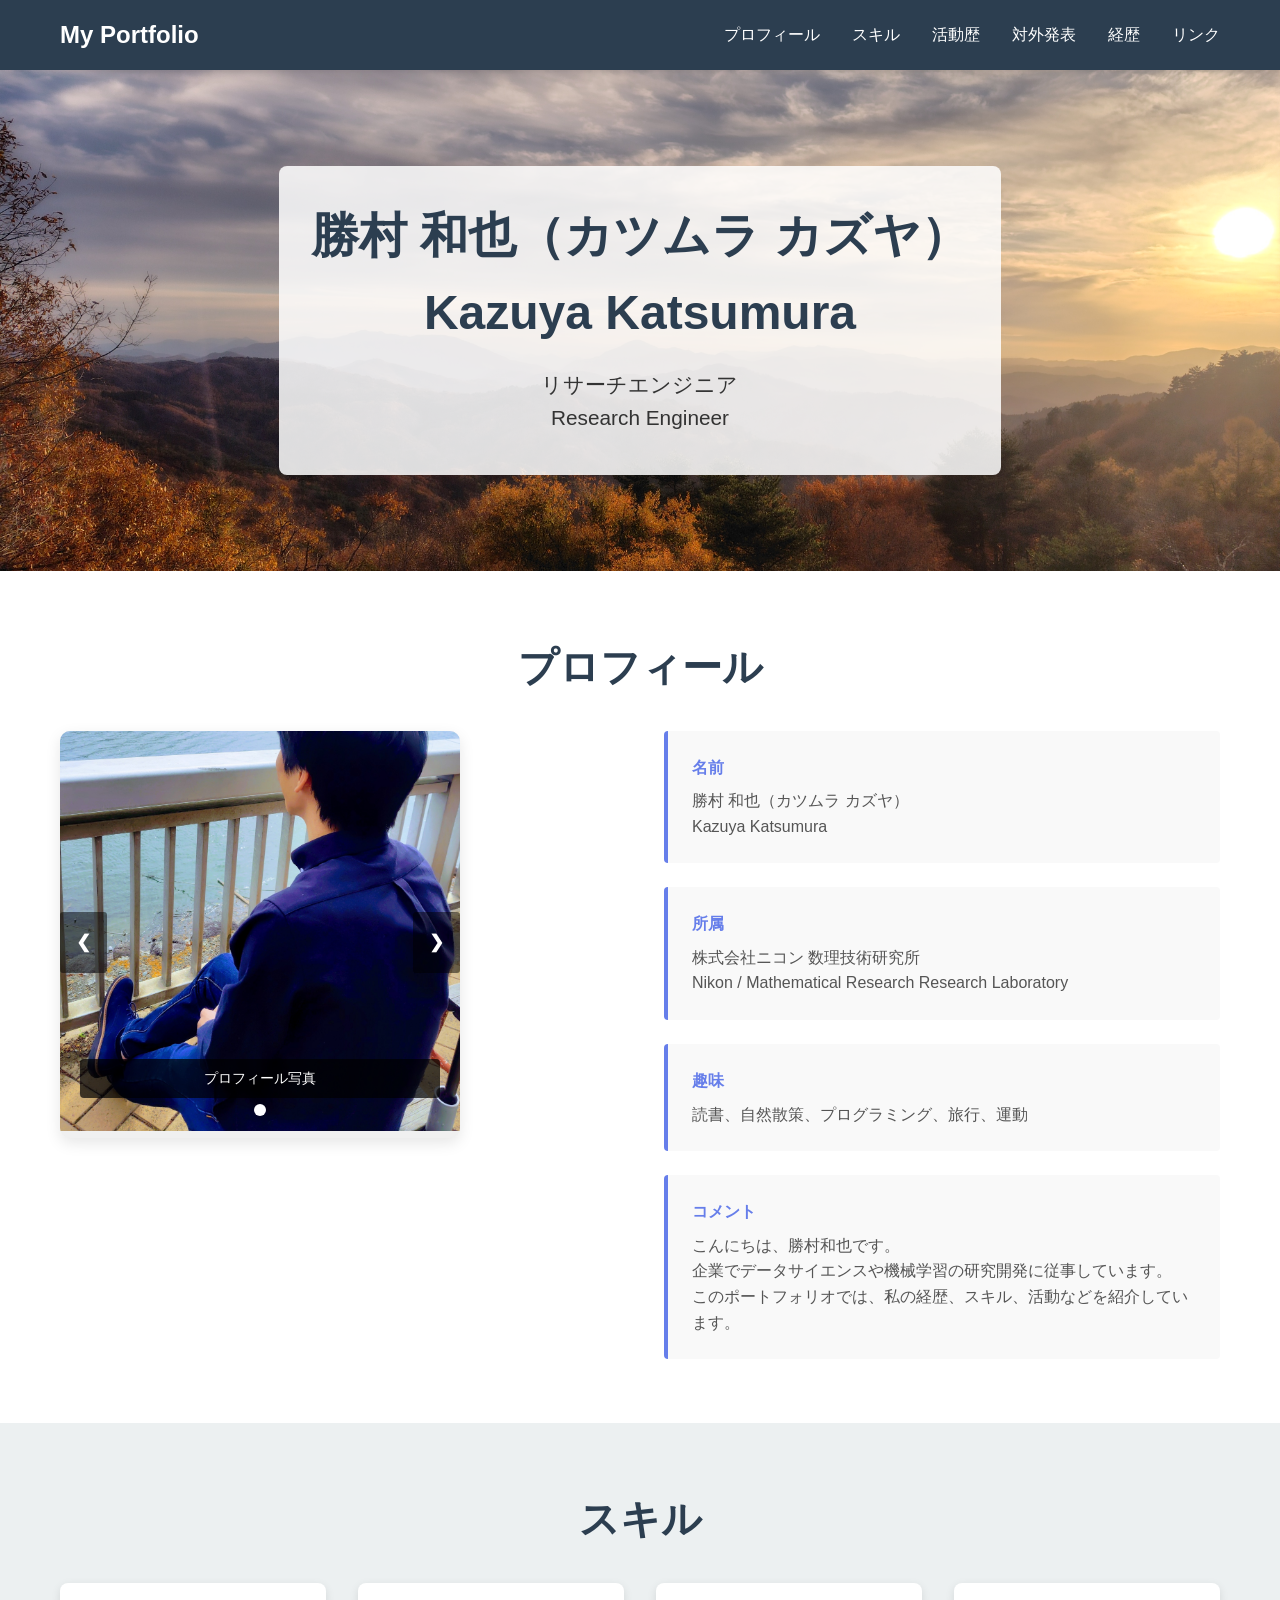
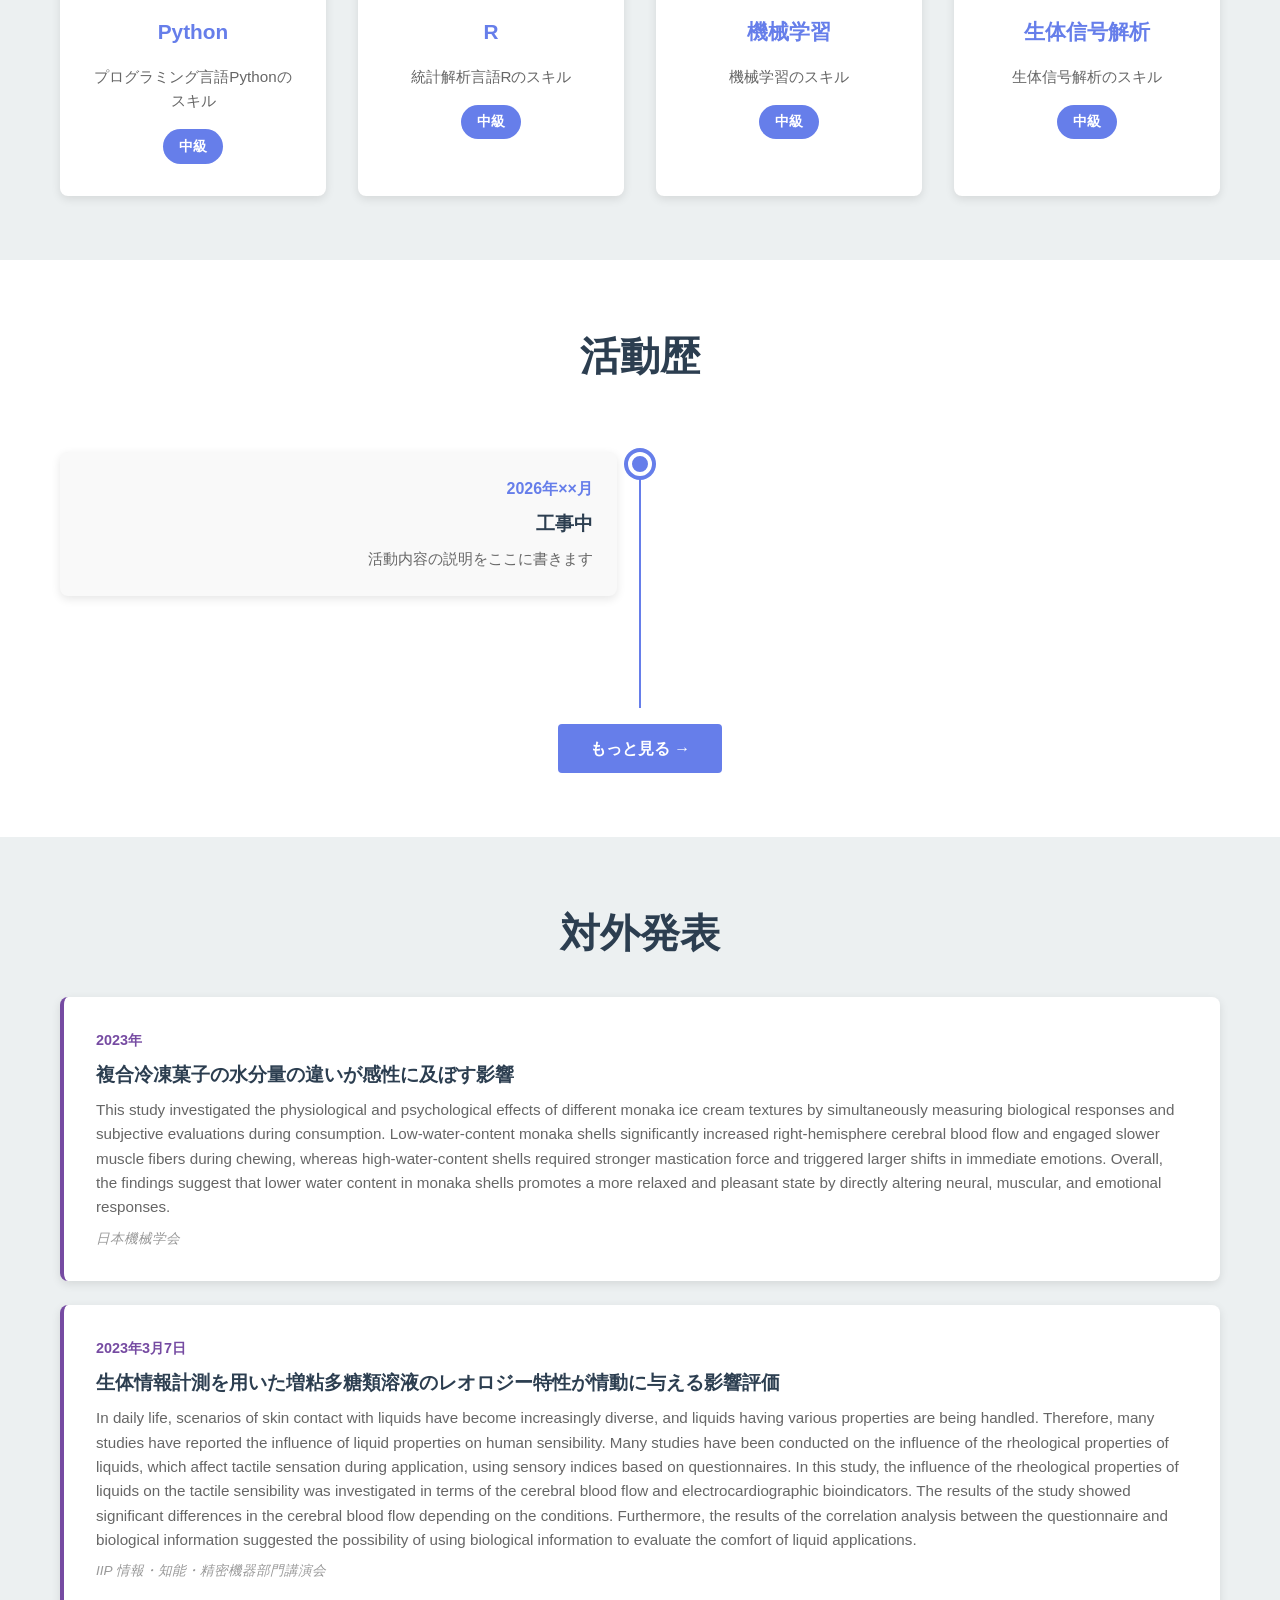
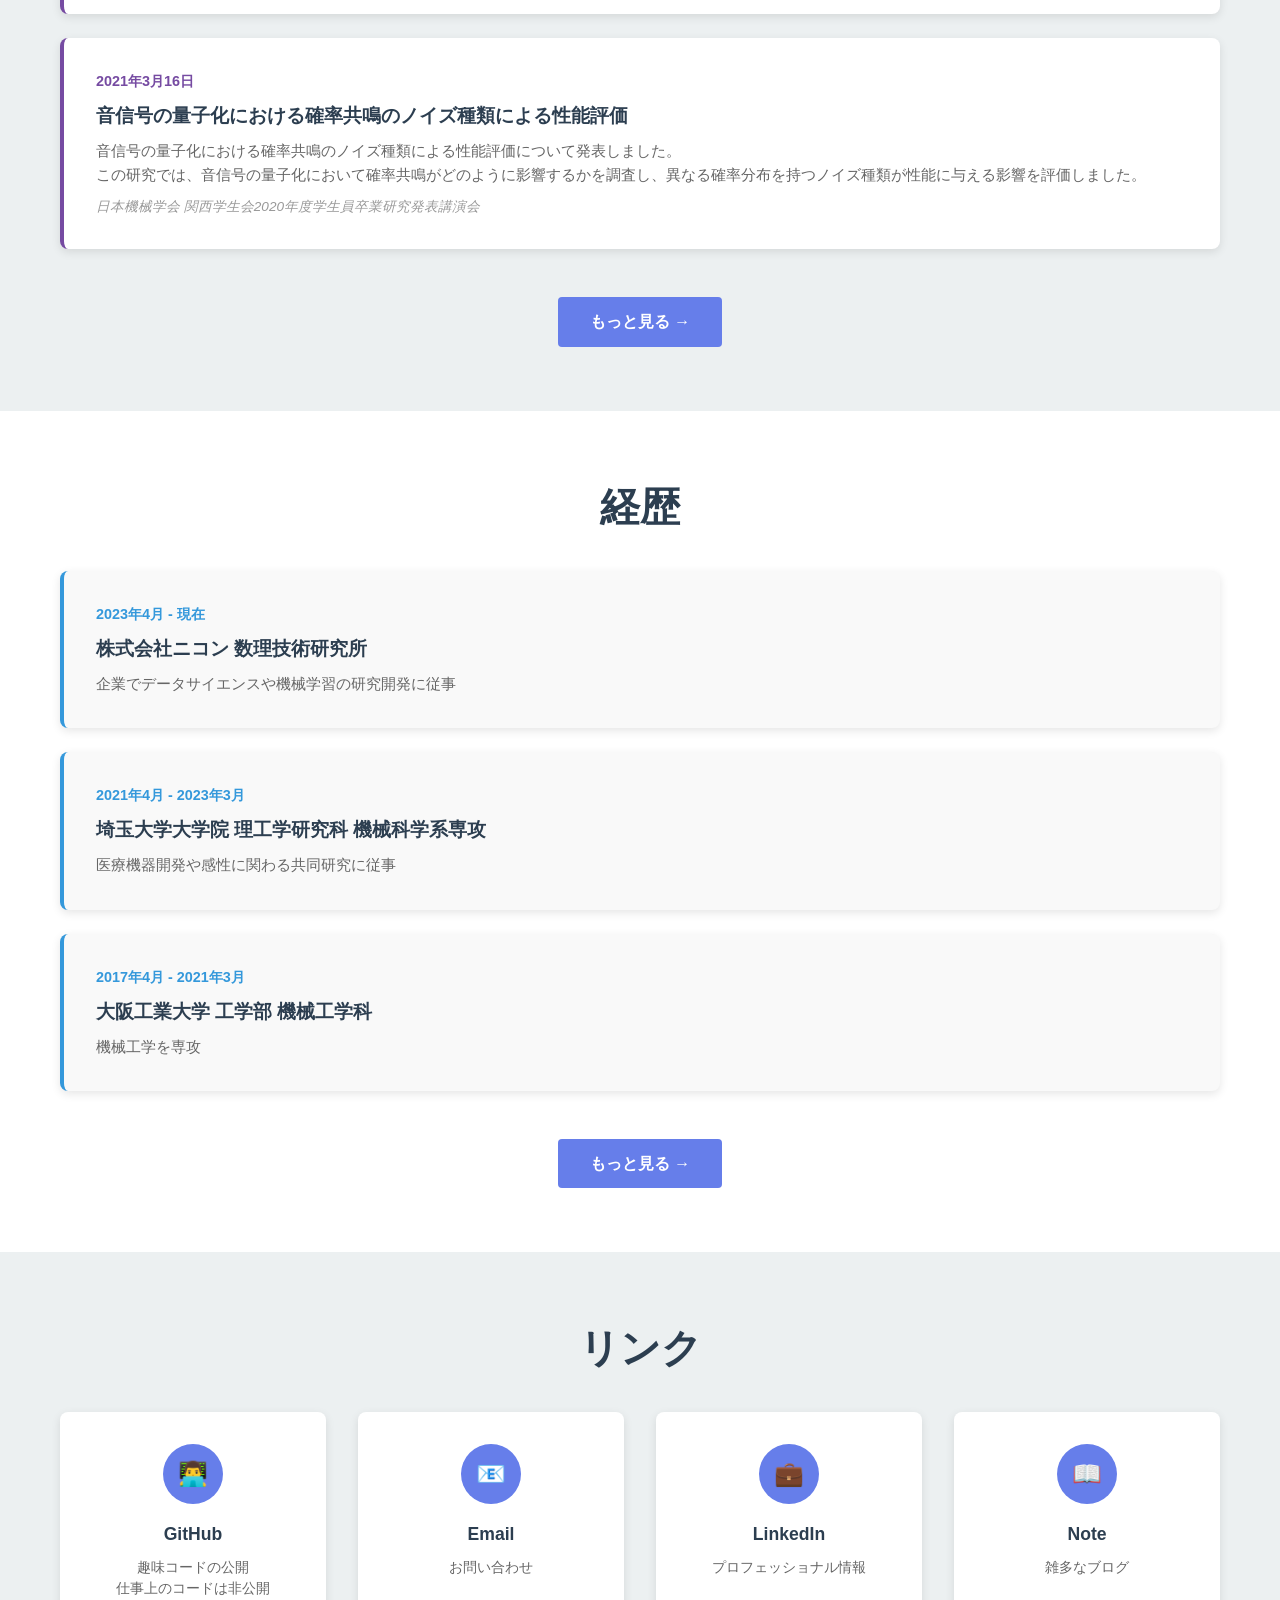
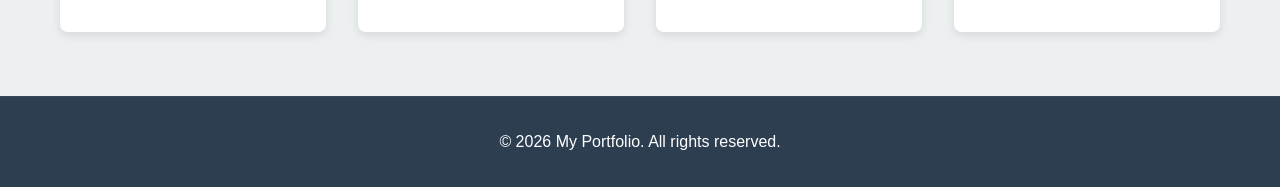
==== index.html @ 2939f9be "[ADD] Make base pages" ====
<!DOCTYPE html>
<html lang="ja">
<head>
    <meta charset="UTF-8">
    <meta name="viewport" content="width=device-width, initial-scale=1.0">
    <title>自己紹介</title>
    <link rel="stylesheet" href="style/style.css">
</head>
<body>
    <!-- ナビゲーションバー -->
    <nav class="navbar">
        <div class="container">
            <h1 class="logo" id="siteName">My Portfolio</h1>
            <ul class="nav-links">
                <li><a href="#about">プロフィール</a></li>
                <li><a href="#skills">スキル</a></li>
                <li><a href="#activities">活動歴</a></li>
                <li><a href="#presentations">対外発表</a></li>
                <li><a href="#experience">経歴</a></li>
                <li><a href="#links">リンク</a></li>
            </ul>
        </div>
    </nav>

    <!-- ヘッダーセクション -->
    <header class="hero">
        <div class="container">
            <div class="hero-content">
                <h2 id="mainTitle">ようこそ</h2>
                <p id="mainSubtitle">あなたの名前または職業</p>
            </div>
        </div>
    </header>

    <!-- プロフィールセクション -->
    <section id="about" class="about">
        <div class="container">
            <h2>プロフィール</h2>
            <div class="profile-content">
                <!-- スライドショー -->
                <div class="slideshow-container" id="slideshowContainer">
                    <!-- JSONから動的に生成されます -->
                    <a class="prev" onclick="changeSlide(-1)">&#10094;</a>
                    <a class="next" onclick="changeSlide(1)">&#10095;</a>
                    <div class="dots" id="dotsContainer">
                        <!-- JSONから動的に生成されます -->
                    </div>
                </div>

                <!-- プロフィール情報 -->
                <div class="profile-info">
                    <div class="profile-item">
                        <h3>名前</h3>
                        <p id="profileName">山田太郎</p>
                    </div>
                    <div class="profile-item">
                        <h3>所属</h3>
                        <p id="profileAffiliation">◯◯大学 情報学部</p>
                    </div>
                    <div class="profile-item">
                        <h3>趣味</h3>
                        <p id="profileHobbies">プログラミング、読書、ハイキング</p>
                    </div>
                    <div class="profile-item full-width">
                        <h3>コメント</h3>
                        <p id="profileComment">
                            これは自己紹介ページのテンプレートです。
                            datas/profile.jsonを編集して情報を更新できます。
                        </p>
                    </div>
                </div>
            </div>
        </div>
    </section>

    <!-- スキルセクション -->
    <section id="skills" class="skills">
        <div class="container">
            <h2>スキル</h2>
            <div class="skills-grid" id="skillsContainer">
                <!-- JSONから動的に生成されます -->
            </div>
        </div>
    </section>

    <!-- 活動歴セクション -->
    <section id="activities" class="activities">
        <div class="container">
            <h2>活動歴</h2>
            <div class="timeline" id="activitiesContainer">
                <!-- JSONから動的に生成されます -->
            </div>
            <div class="more-button-container">
                <a href="activities-detail.html" class="more-button">もっと見る →</a>
            </div>
        </div>
    </section>

    <!-- 対外発表セクション -->
    <section id="presentations" class="presentations">
        <div class="container">
            <h2>対外発表</h2>
            <div class="presentations-list" id="presentationsContainer">
                <!-- JSONから動的に生成されます -->
            </div>
            <div class="more-button-container">
                <a href="presentations-detail.html" class="more-button">もっと見る →</a>
            </div>
        </div>
    </section>

    <!-- 経歴セクション -->
    <section id="experience" class="experience">
        <div class="container">
            <h2>経歴</h2>
            <div class="experience-list" id="experienceContainer">
                <!-- JSONから動的に生成されます -->
            </div>
            <div class="more-button-container">
                <a href="experience-detail.html" class="more-button">もっと見る →</a>
            </div>
        </div>
    </section>

    <!-- リンクセクション -->
    <section id="links" class="links">
        <div class="container">
            <h2>リンク</h2>
            <div class="links-grid" id="linksContainer">
                <!-- JSONから動的に生成されます -->
            </div>
        </div>
    </section>

    <!-- フッター -->
    <footer class="footer">
        <div class="container">
            <p id="footerText">&copy; 2024 My Portfolio. All rights reserved.</p>
        </div>
    </footer>

    <!-- スキル詳細モーダル -->
    <div id="skillModal" class="modal">
        <div class="modal-content">
            <span class="close" onclick="closeSkillModal()">&times;</span>
            <h2 id="modalSkillName">スキル名</h2>
            <div class="skill-level">
                <span>レベル: </span>
                <span id="modalSkillLevel">上級</span>
            </div>
            <img id="modalSkillImage" class="modal-image" src="" alt="スキルイメージ" style="display: none;">
            <div id="modalSkillDetail">詳しい説明</div>
        </div>
    </div>

    <script src="script.js"></script>
</body>
</html>
---- style/style.css ----
/* リセットとグローバルスタイル */
* {
    margin: 0;
    padding: 0;
    box-sizing: border-box;
}

body {
    font-family: 'Segoe UI', Tahoma, Geneva, Verdana, sans-serif;
    line-height: 1.6;
    color: #333;
    background-color: #f4f4f4;
}

.container {
    max-width: 1200px;
    margin: 0 auto;
    padding: 0 20px;
}

a {
    text-decoration: none;
    color: inherit;
}

/* ナビゲーションバー */
.navbar {
    background-color: #2c3e50;
    color: white;
    padding: 1rem 0;
    position: sticky;
    top: 0;
    z-index: 100;
    box-shadow: 0 2px 5px rgba(0, 0, 0, 0.1);
}

.navbar .container {
    display: flex;
    justify-content: space-between;
    align-items: center;
}

.logo {
    font-size: 1.5rem;
    font-weight: bold;
}

.nav-links {
    display: flex;
    list-style: none;
    gap: 2rem;
}

.nav-links a {
    color: white;
    transition: color 0.3s ease;
}

.nav-links a:hover {
    color: #3498db;
}

/* ヘッダー/ヒーロー */
.hero {
    background: linear-gradient(135deg, #667eea 0%, #764ba2 100%);
    background-size: cover;
    background-position: center;
    color: white;
    padding: 6rem 0;
    text-align: center;
}

.hero-content {
    background-color: rgba(255, 255, 255, 0.85);
    padding: 2rem;
    border-radius: 8px;
    color: #333;
    display: inline-block;
    max-width: 90%;
}

.hero-content h2 {
    font-size: 3rem;
    margin-bottom: 1rem;
    color: #2c3e50;
}

.hero-content p {
    font-size: 1.3rem;
    margin-bottom: 0.5rem;
    color: #333;
}

/* セクション共通スタイル */
section {
    padding: 4rem 0;
}

section h2 {
    font-size: 2.5rem;
    margin-bottom: 2rem;
    text-align: center;
    color: #2c3e50;
}

/* プロフィールセクション */
.about {
    background-color: white;
}

.profile-content {
    display: grid;
    grid-template-columns: 1fr 1fr;
    gap: 3rem;
    align-items: start;
}

/* スライドショー */
.slideshow-container {
    position: relative;
    width: 100%;
    max-width: 400px;
    background-color: #f0f0f0;
    border-radius: 10px;
    overflow: hidden;
    box-shadow: 0 5px 15px rgba(0, 0, 0, 0.1);
}

.slide {
    display: none;
    width: 100%;
}

.slide img {
    width: 100%;
    height: auto;
    aspect-ratio: 1;
    object-fit: cover;
}

.slide.fade {
    display: block;
    animation: fade 1s ease-in-out;
}

@keyframes fade {
    from { opacity: 0.4; }
    to { opacity: 1; }
}

.prev, .next {
    cursor: pointer;
    position: absolute;
    top: 50%;
    width: auto;
    margin-top: -22px;
    padding: 16px;
    color: white;
    background-color: rgba(0, 0, 0, 0.5);
    font-weight: bold;
    font-size: 18px;
    transition: 0.3s ease;
    border-radius: 3px;
    user-select: none;
}

.next {
    right: 0;
}

.prev {
    left: 0;
}

.prev:hover, .next:hover {
    background-color: rgba(0, 0, 0, 0.8);
}

.dots {
    position: absolute;
    bottom: 15px;
    width: 100%;
    text-align: center;
}

.dot {
    cursor: pointer;
    height: 12px;
    width: 12px;
    margin: 0 5px;
    background-color: rgba(255, 255, 255, 0.5);
    border-radius: 50%;
    display: inline-block;
    transition: background-color 0.3s ease;
}

.dot.active {
    background-color: white;
}

/* スライドキャプション */
.slide-caption {
    position: absolute;
    bottom: 40px;
    left: 50%;
    transform: translateX(-50%);
    color: white;
    background-color: rgba(0, 0, 0, 0.7);
    padding: 0.5rem 1rem;
    border-radius: 4px;
    font-size: 0.9rem;
    width: 90%;
    text-align: center;
}

/* プロフィール情報 */
.profile-info {
    display: flex;
    flex-direction: column;
    gap: 1.5rem;
}

.profile-item {
    background-color: #f9f9f9;
    padding: 1.5rem;
    border-left: 4px solid #667eea;
    border-radius: 4px;
}

.profile-item h3 {
    color: #667eea;
    margin-bottom: 0.5rem;
    font-size: 1rem;
}

.profile-item p {
    color: #555;
    font-size: 1rem;
}

.profile-item.full-width {
    grid-column: 1 / -1;
}

/* スキルセクション */
.skills {
    background-color: #ecf0f1;
}

.skills-grid {
    display: grid;
    grid-template-columns: repeat(auto-fit, minmax(250px, 1fr));
    gap: 2rem;
}

.skill-card {
    background-color: white;
    padding: 2rem;
    border-radius: 8px;
    box-shadow: 0 3px 10px rgba(0, 0, 0, 0.1);
    text-align: center;
    transition: transform 0.3s ease, box-shadow 0.3s ease;
}

.skill-card:hover {
    transform: translateY(-5px);
    box-shadow: 0 5px 20px rgba(0, 0, 0, 0.2);
}

.skill-card h3 {
    color: #667eea;
    margin-bottom: 1rem;
    font-size: 1.3rem;
}

.skill-card p {
    color: #666;
    font-size: 0.95rem;
    margin-bottom: 1rem;
}

.skill-level-badge {
    display: inline-block;
    background-color: #667eea;
    color: white;
    padding: 0.4rem 1rem;
    border-radius: 20px;
    font-size: 0.85rem;
    font-weight: bold;
}

/* 活動歴セクション */
.activities {
    background-color: white;
}

.timeline {
    position: relative;
    padding: 2rem 0;
}

.timeline::before {
    content: '';
    position: absolute;
    left: 50%;
    transform: translateX(-50%);
    width: 2px;
    height: 100%;
    background-color: #667eea;
}

.activity-item {
    margin-bottom: 3rem;
    position: relative;
}

.activity-item:nth-child(odd) {
    text-align: right;
    padding-right: 52%;
}

.activity-item:nth-child(even) {
    text-align: left;
    padding-left: 52%;
}

.activity-item::before {
    content: '';
    position: absolute;
    left: 50%;
    top: 0;
    transform: translateX(-50%);
    width: 16px;
    height: 16px;
    background-color: #667eea;
    border: 4px solid white;
    border-radius: 50%;
    box-shadow: 0 0 0 4px #667eea;
}

.activity-card {
    background-color: #f9f9f9;
    padding: 1.5rem;
    border-radius: 8px;
    box-shadow: 0 3px 10px rgba(0, 0, 0, 0.1);
}

.activity-date {
    color: #667eea;
    font-weight: bold;
    margin-bottom: 0.5rem;
}

.activity-card h3 {
    color: #2c3e50;
    margin-bottom: 0.5rem;
}

.activity-card p {
    color: #666;
    font-size: 0.95rem;
}

/* 対外発表セクション */
.presentations {
    background-color: #ecf0f1;
}

.presentations-list {
    display: flex;
    flex-direction: column;
    gap: 1.5rem;
}

.presentation-item {
    background-color: white;
    padding: 2rem;
    border-radius: 8px;
    box-shadow: 0 3px 10px rgba(0, 0, 0, 0.1);
    border-left: 4px solid #764ba2;
}

.presentation-date {
    color: #764ba2;
    font-weight: bold;
    font-size: 0.9rem;
    margin-bottom: 0.5rem;
}

.presentation-item h3 {
    color: #2c3e50;
    margin-bottom: 0.5rem;
}

.presentation-item p {
    color: #666;
    font-size: 0.95rem;
    margin-bottom: 0.5rem;
}

.presentation-venue {
    color: #999;
    font-size: 0.85rem;
    font-style: italic;
}

/* 経歴セクション */
.experience {
    background-color: white;
}

.experience-list {
    display: flex;
    flex-direction: column;
    gap: 1.5rem;
}

.experience-item {
    background-color: #f9f9f9;
    padding: 2rem;
    border-radius: 8px;
    box-shadow: 0 3px 10px rgba(0, 0, 0, 0.1);
    border-left: 4px solid #3498db;
}

.experience-period {
    color: #3498db;
    font-weight: bold;
    font-size: 0.9rem;
    margin-bottom: 0.5rem;
}

.experience-item h3 {
    color: #2c3e50;
    margin-bottom: 0.5rem;
}

.experience-item p {
    color: #666;
    font-size: 0.95rem;
}

/* リンクセクション */
.links {
    background-color: #ecf0f1;
}

.links-grid {
    display: grid;
    grid-template-columns: repeat(auto-fit, minmax(200px, 1fr));
    gap: 2rem;
}

.link-item {
    background-color: white;
    padding: 2rem;
    border-radius: 8px;
    box-shadow: 0 3px 10px rgba(0, 0, 0, 0.1);
    text-align: center;
    transition: transform 0.3s ease, box-shadow 0.3s ease;
}

.link-item:hover {
    transform: translateY(-5px);
    box-shadow: 0 5px 20px rgba(0, 0, 0, 0.2);
}

.link-item a {
    display: inline-block;
    width: 60px;
    height: 60px;
    background-color: #667eea;
    color: white;
    border-radius: 50%;
    line-height: 60px;
    font-size: 1.5rem;
    margin-bottom: 1rem;
    transition: background-color 0.3s ease;
}

.link-item a:hover {
    background-color: #764ba2;
}

.link-item h3 {
    color: #2c3e50;
    margin-bottom: 0.5rem;
    font-size: 1.1rem;
}

.link-item p {
    color: #666;
    font-size: 0.85rem;
}

/* もっと見るボタン */
.more-button-container {
    text-align: center;
    margin-top: 3rem;
}

.more-button {
    display: inline-block;
    padding: 0.75rem 2rem;
    background-color: #667eea;
    color: white;
    border-radius: 4px;
    font-weight: bold;
    transition: all 0.3s ease;
}

.more-button:hover {
    background-color: #764ba2;
    transform: translateY(-2px);
    box-shadow: 0 5px 15px rgba(102, 126, 234, 0.4);
}

/* 詳細ページスタイル */
.detail-section {
    background-color: #f9f9f9;
    padding: 3rem 0;
    min-height: 100vh;
}

.detail-header {
    display: flex;
    justify-content: space-between;
    align-items: center;
    margin-bottom: 3rem;
    padding-bottom: 2rem;
    border-bottom: 3px solid #667eea;
}

.detail-header h2 {
    font-size: 2.5rem;
    color: #2c3e50;
    margin: 0;
}

.back-link {
    display: inline-block;
    padding: 0.5rem 1.5rem;
    background-color: #667eea;
    color: white;
    border-radius: 4px;
    transition: all 0.3s ease;
}

.back-link:hover {
    background-color: #764ba2;
    transform: translateX(-5px);
}

.detail-list {
    display: flex;
    flex-direction: column;
    gap: 2rem;
}

.detail-item {
    animation: slideIn 0.5s ease-out;
}

@keyframes slideIn {
    from {
        opacity: 0;
        transform: translateY(20px);
    }
    to {
        opacity: 1;
        transform: translateY(0);
    }
}

.detail-card {
    background-color: white;
    padding: 2rem;
    border-radius: 8px;
    box-shadow: 0 3px 10px rgba(0, 0, 0, 0.1);
    display: grid;
    grid-template-columns: auto 1fr;
    gap: 2rem;
    border-left: 4px solid #667eea;
    transition: transform 0.3s ease, box-shadow 0.3s ease;
}

.detail-card:hover {
    transform: translateY(-3px);
    box-shadow: 0 5px 20px rgba(0, 0, 0, 0.15);
}

.detail-number {
    font-size: 2rem;
    font-weight: bold;
    color: #667eea;
    opacity: 0.3;
    align-self: center;
    min-width: 60px;
}

.detail-content {
    display: flex;
    flex-direction: column;
    gap: 0.5rem;
}

.detail-date,
.detail-period {
    color: #667eea;
    font-weight: bold;
    font-size: 0.9rem;
}

.detail-venue {
    color: #999;
    font-size: 0.85rem;
    font-style: italic;
    margin-top: 0.5rem;
}

.detail-content h3 {
    color: #2c3e50;
    margin: 0.5rem 0 0;
    font-size: 1.2rem;
}

.detail-content p {
    color: #666;
    font-size: 0.95rem;
    margin: 0;
    line-height: 1.6;
}

/* レスポンシブデザイン - 詳細ページ */
@media (max-width: 768px) {
    .detail-header {
        flex-direction: column;
        gap: 1rem;
        align-items: flex-start;
    }

    .detail-header h2 {
        font-size: 2rem;
    }

    .detail-card {
        grid-template-columns: 1fr;
        gap: 1rem;
    }

    .detail-number {
        font-size: 1.5rem;
    }
}

/* フッター */
.footer {
    background-color: #2c3e50;
    color: white;
    padding: 2rem 0;
    text-align: center;
    border-top: 1px solid #34495e;
}

/* レスポンシブデザイン */
@media (max-width: 768px) {
    .nav-links {
        gap: 1rem;
        font-size: 0.9rem;
    }

    .hero-content h2 {
        font-size: 2rem;
    }

    .profile-content {
        grid-template-columns: 1fr;
        gap: 2rem;
    }

    section h2 {
        font-size: 2rem;
    }

    .skills-grid {
        grid-template-columns: 1fr;
    }

    .timeline::before {
        left: 0;
    }

    .activity-item {
        text-align: left !important;
        padding-left: 40px !important;
        padding-right: 0 !important;
    }

    .activity-item::before {
        left: 0;
        transform: translateX(-50%);
    }

    .links-grid {
        grid-template-columns: 1fr;
    }
}

/* モーダルウィンドウ */
.modal {
    display: none;
    position: fixed;
    z-index: 1000;
    left: 0;
    top: 0;
    width: 100%;
    height: 100%;
    background-color: rgba(0, 0, 0, 0.5);
    animation: fadeIn 0.3s ease;
}

@keyframes fadeIn {
    from { opacity: 0; }
    to { opacity: 1; }
}

.modal-content {
    background-color: white;
    margin: 5% auto;
    padding: 2rem;
    border-radius: 8px;
    max-width: 600px;
    width: 90%;
    box-shadow: 0 5px 30px rgba(0, 0, 0, 0.3);
    animation: slideDown 0.3s ease;
}

@keyframes slideDown {
    from {
        transform: translateY(-50px);
        opacity: 0;
    }
    to {
        transform: translateY(0);
        opacity: 1;
    }
}

.close {
    color: #aaa;
    float: right;
    font-size: 2rem;
    font-weight: bold;
    cursor: pointer;
    transition: color 0.3s ease;
}

.close:hover {
    color: #000;
}

.modal-content h2 {
    color: #2c3e50;
    margin-bottom: 1rem;
    margin-top: 0;
}

.skill-level {
    background-color: #f0f0f0;
    padding: 1rem;
    border-radius: 4px;
    margin-bottom: 1.5rem;
    font-weight: bold;
    color: #667eea;
}

#modalSkillDetail {
    color: #666;
    font-size: 1rem;
    line-height: 1.8;
}

.modal-image {
    width: 100%;
    max-width: 500px;
    height: auto;
    border-radius: 8px;
    margin: 1.5rem 0;
    box-shadow: 0 3px 10px rgba(0, 0, 0, 0.15);
    display: block;
}
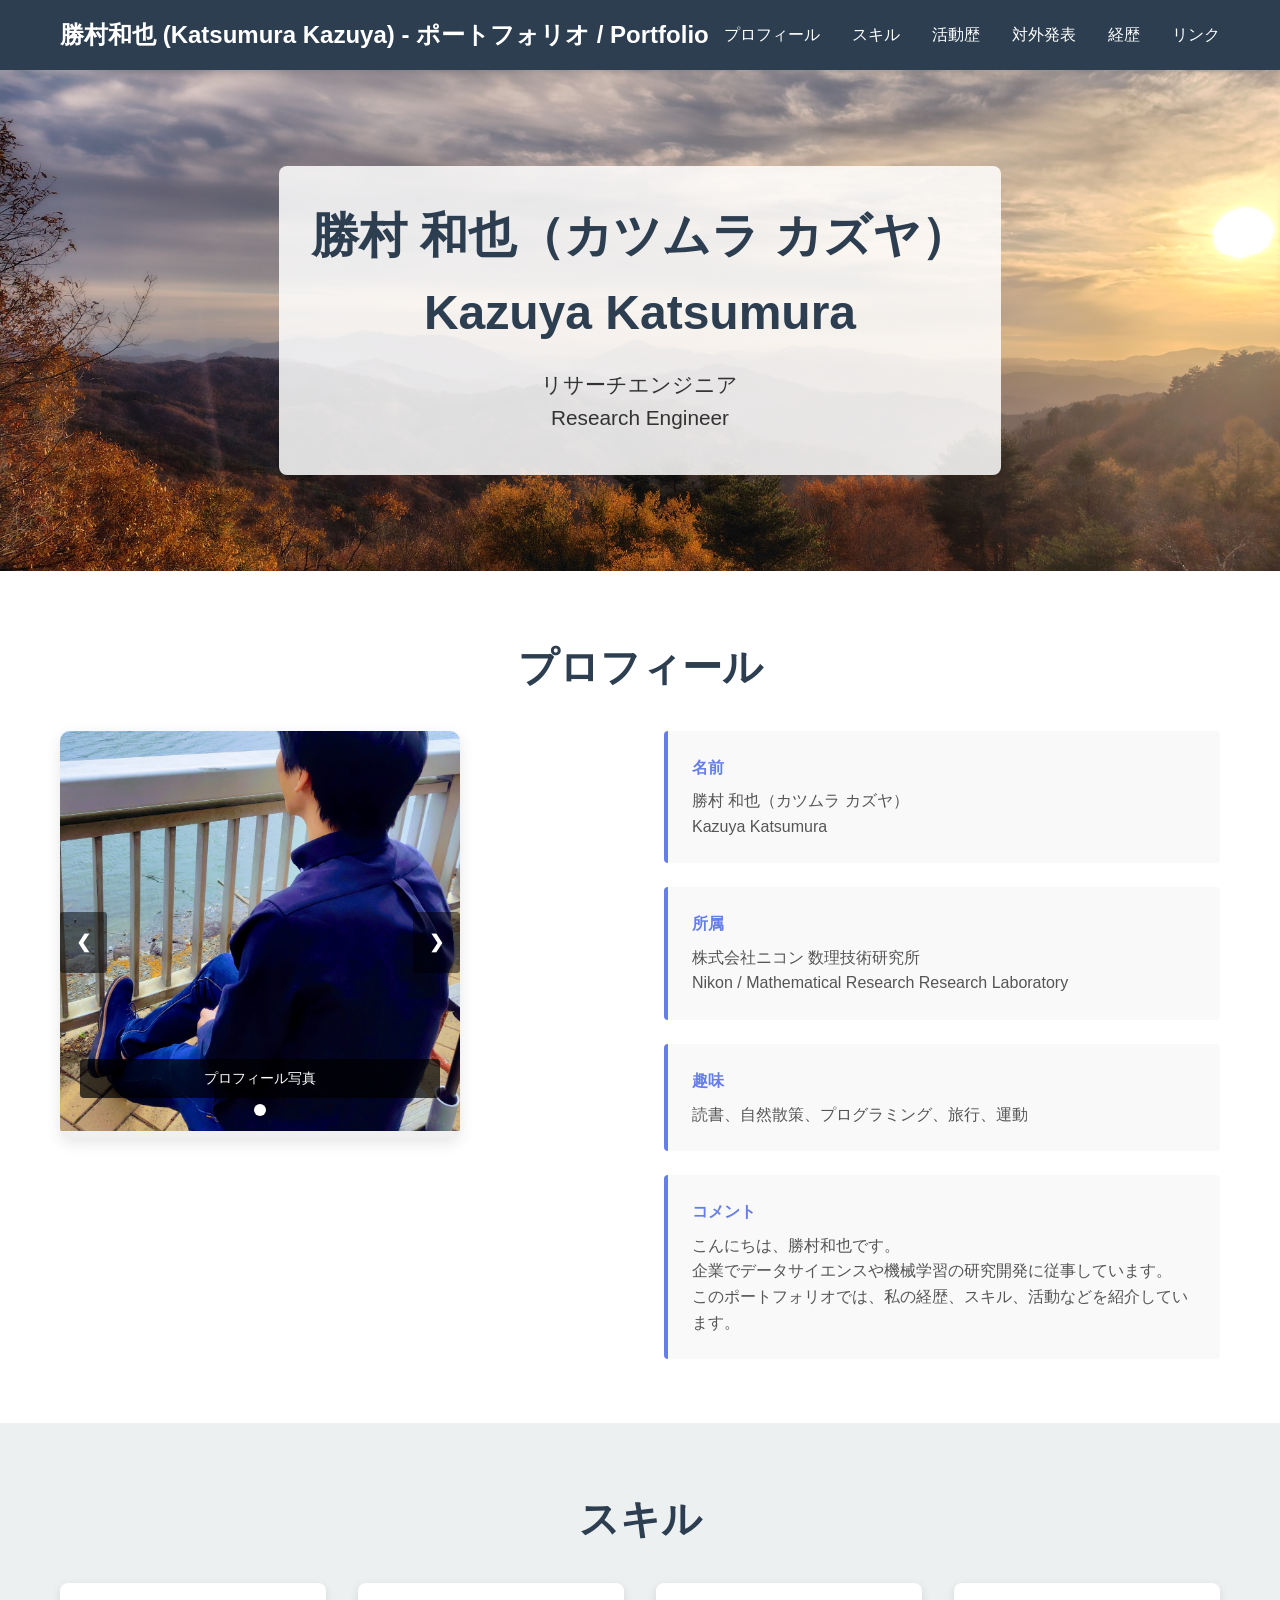
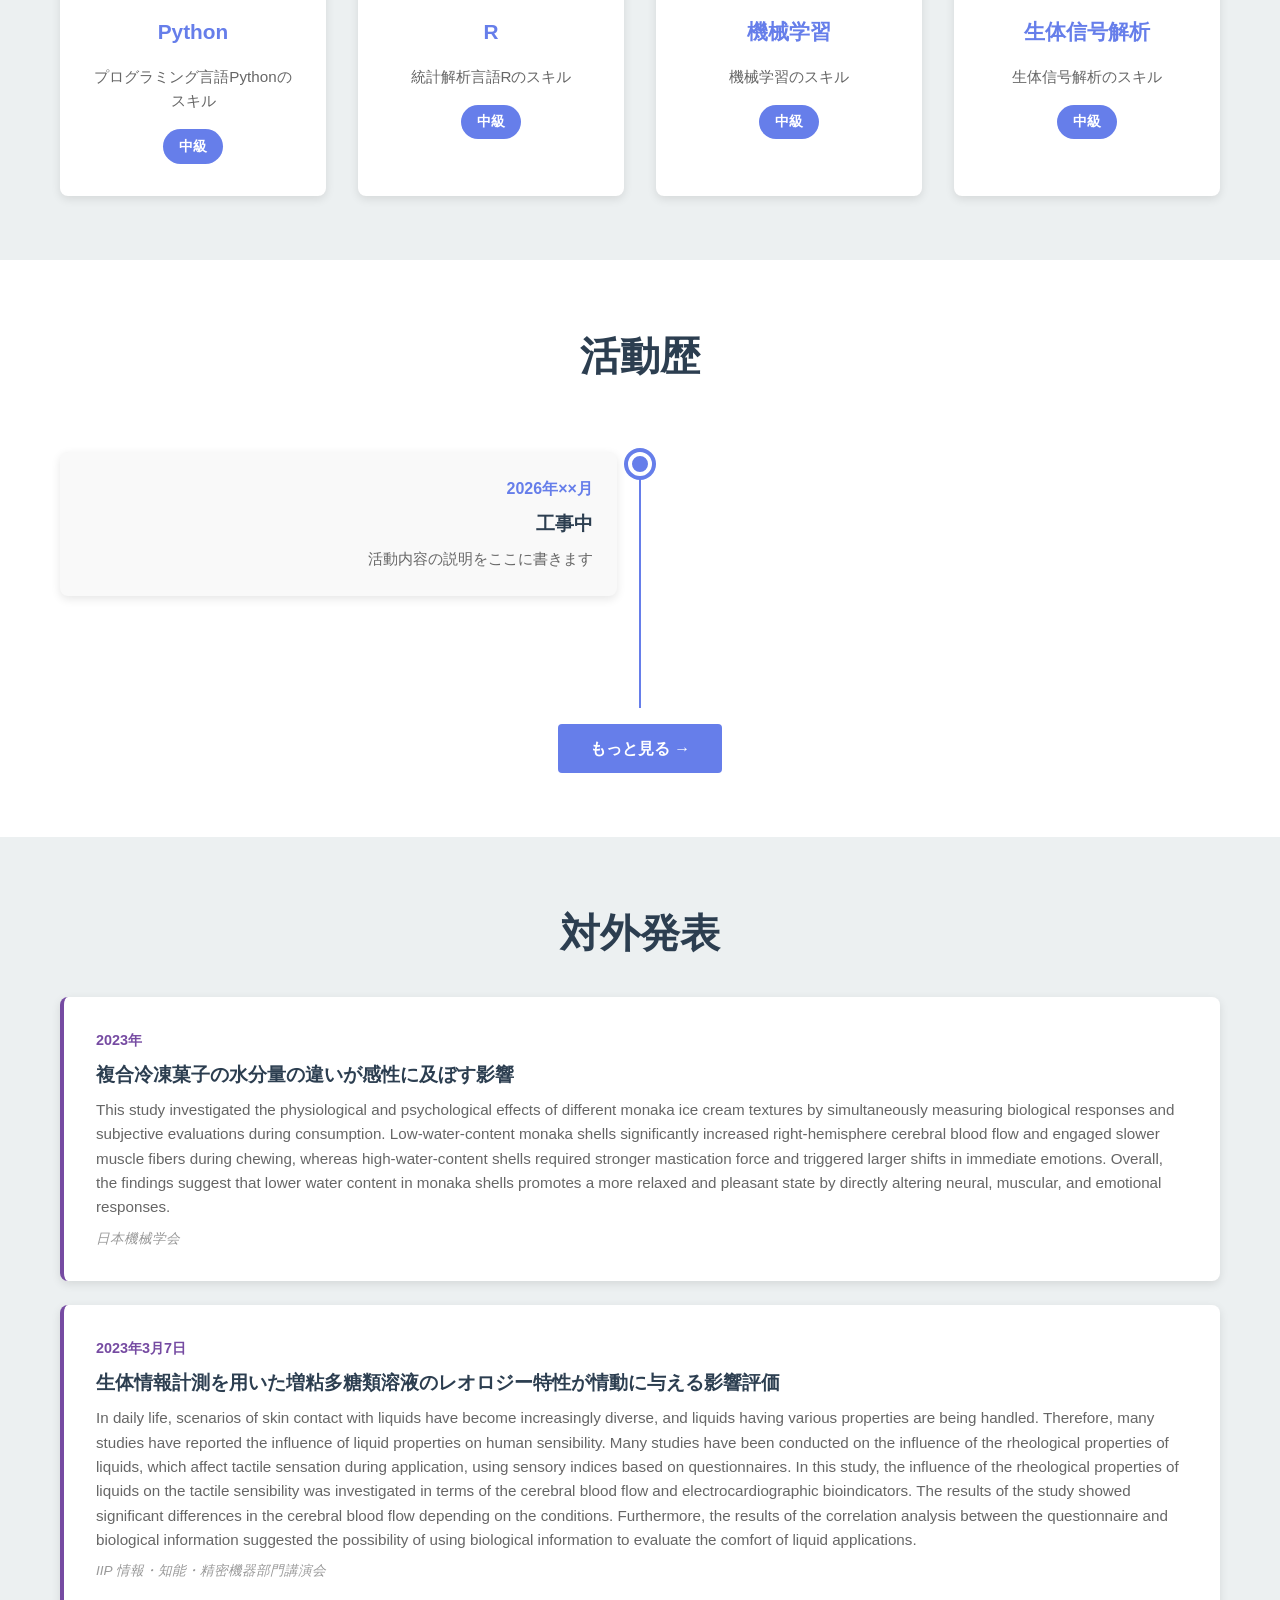
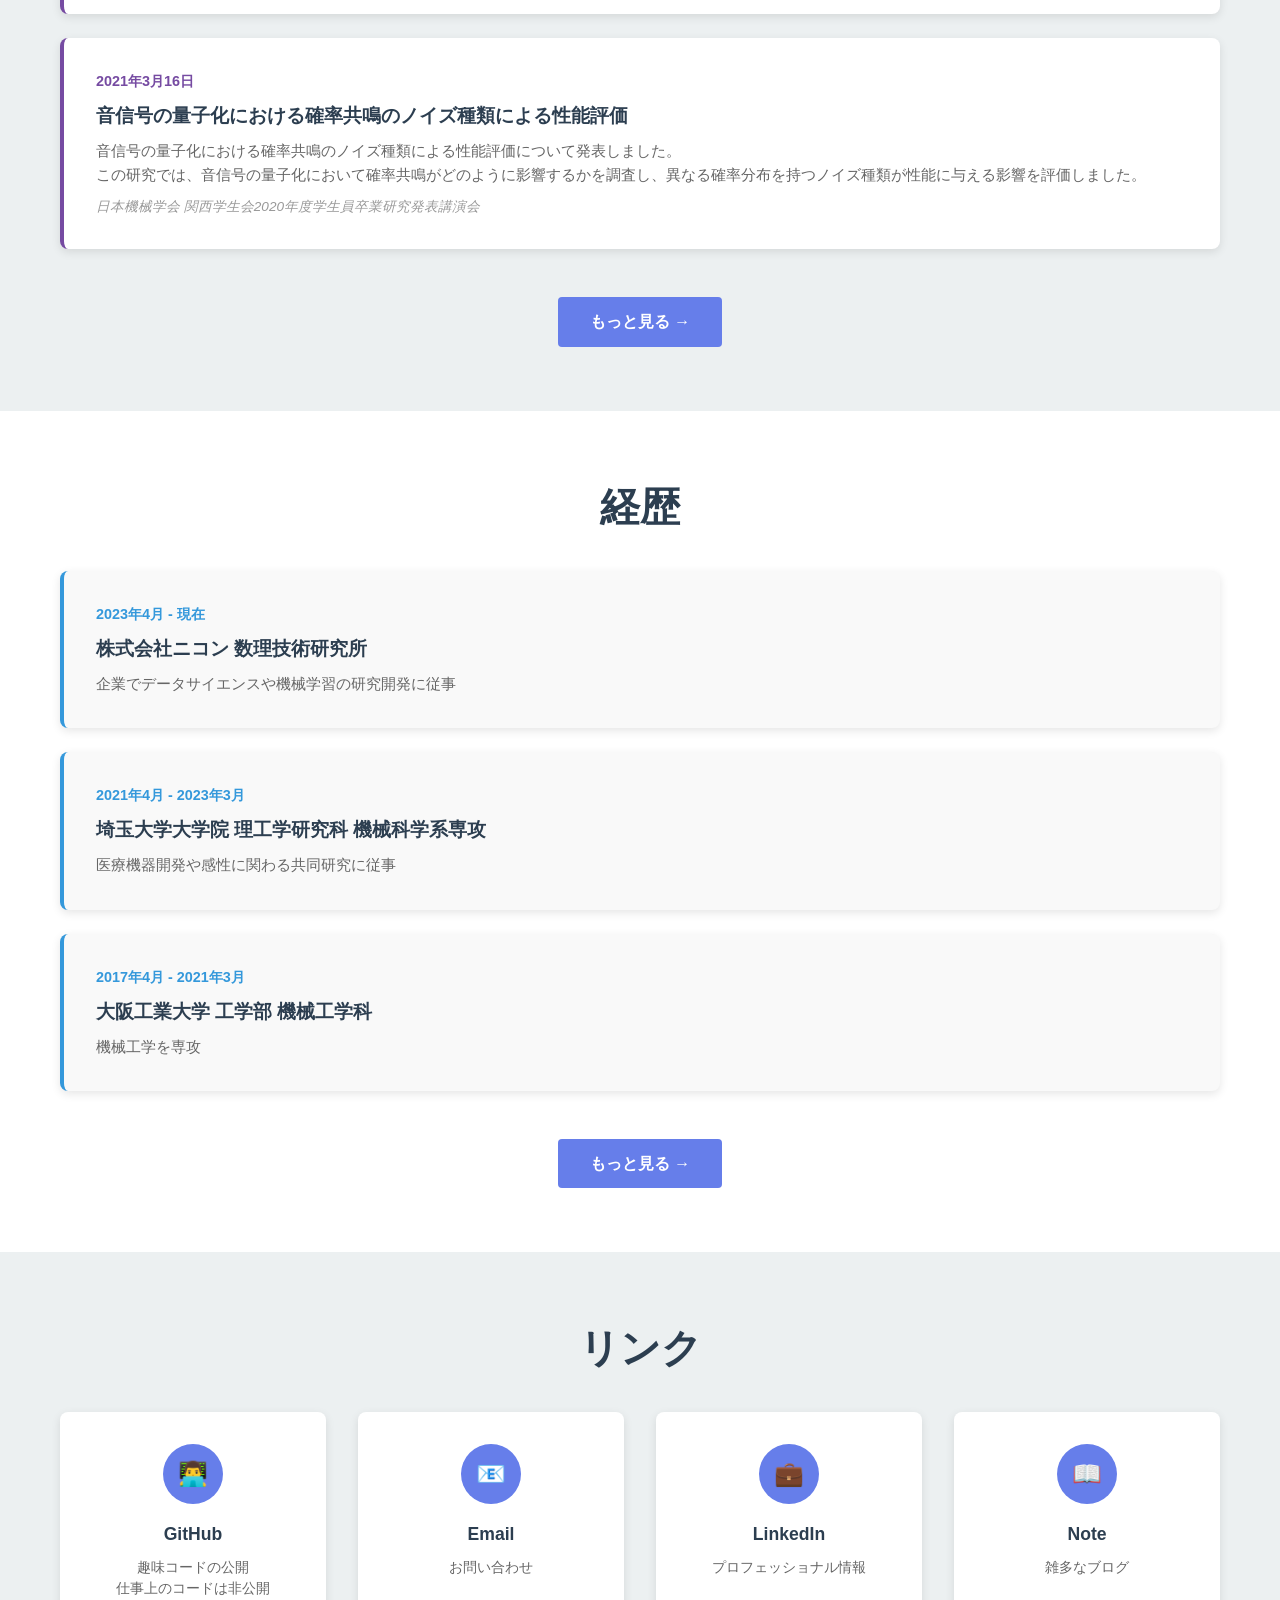
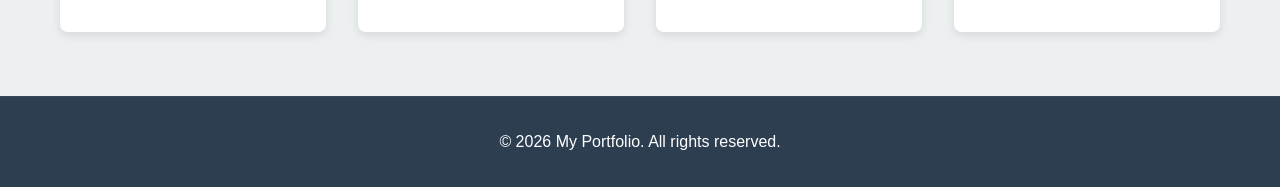
==== commit 64463074: "[ADD] Add google tag for Registration Google Console" ====
--- a/index.html
+++ b/index.html
@@ -3,14 +3,23 @@
 <head>
     <meta charset="UTF-8">
     <meta name="viewport" content="width=device-width, initial-scale=1.0">
-    <title>自己紹介</title>
+    
+    <!-- 1. Google Search Consoleの所有権確認タグ（Googleの画面でコピーしたものをそのまま貼り付けてください） -->
+    <meta name="google-site-verification" content="ここにGoogleで指定されたコードを貼り付け" />
+
+    <!-- 2. 検索用のタイトル（勝村和也 / Katsumura Kazuya を含めます） -->
+    <title>勝村和也 (Katsumura Kazuya) - ポートフォリオ</title>
+    
+    <!-- 3. 検索結果に表示される説明文（追加推奨） -->
+    <meta name="description" content="勝村和也 (Katsumura Kazuya) のポートフォリオサイトです。プロフィール、スキル、活動歴、対外発表、経歴などをまとめています。">
+
     <link rel="stylesheet" href="style/style.css">
 </head>
 <body>
     <!-- ナビゲーションバー -->
     <nav class="navbar">
         <div class="container">
-            <h1 class="logo" id="siteName">My Portfolio</h1>
+            <h1 class="logo" id="siteName">勝村和也 Portfolio</h1>
             <ul class="nav-links">
                 <li><a href="#about">プロフィール</a></li>
                 <li><a href="#skills">スキル</a></li>
@@ -27,7 +36,8 @@
         <div class="container">
             <div class="hero-content">
                 <h2 id="mainTitle">ようこそ</h2>
-                <p id="mainSubtitle">あなたの名前または職業</p>
+                <!-- 4. プレースホルダー（仮テキスト）を実際の氏名に変更 -->
+                <p id="mainSubtitle">勝村 和也 / Katsumura Kazuya</p>
             </div>
         </div>
     </header>
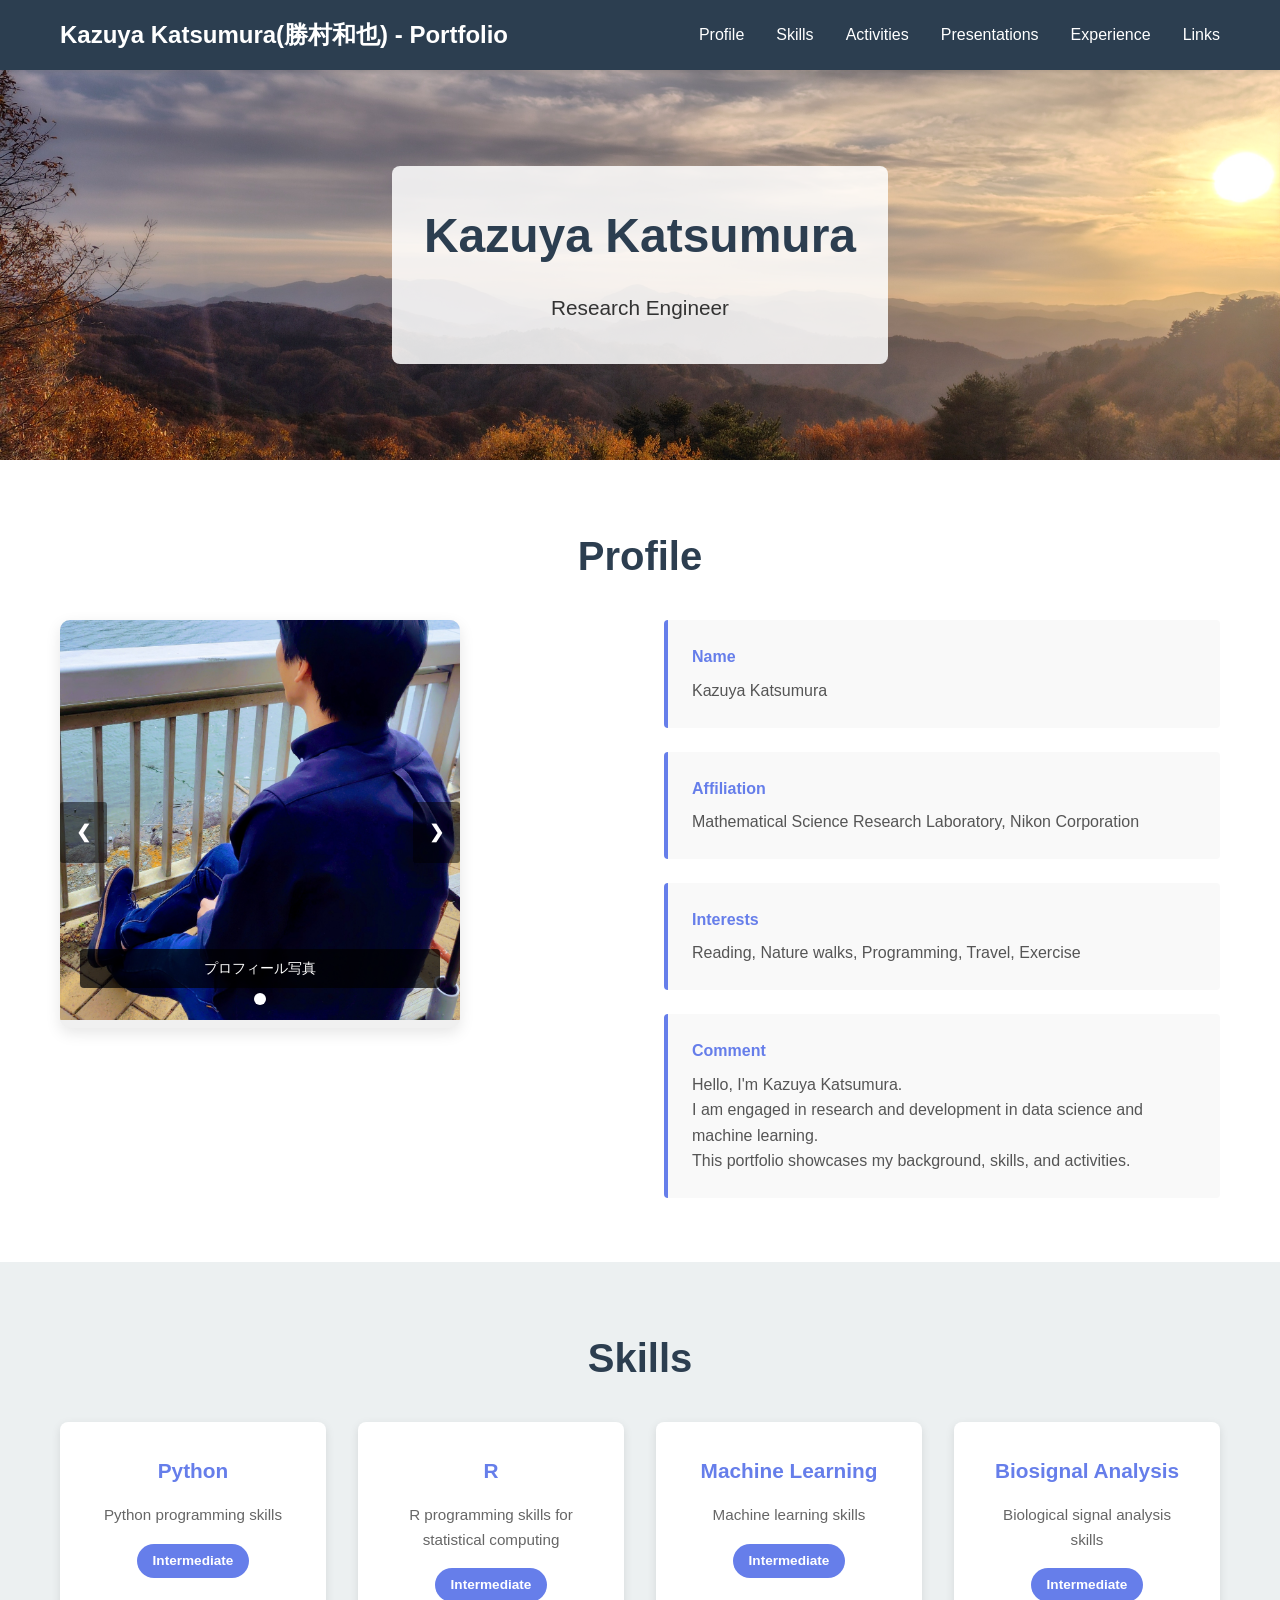
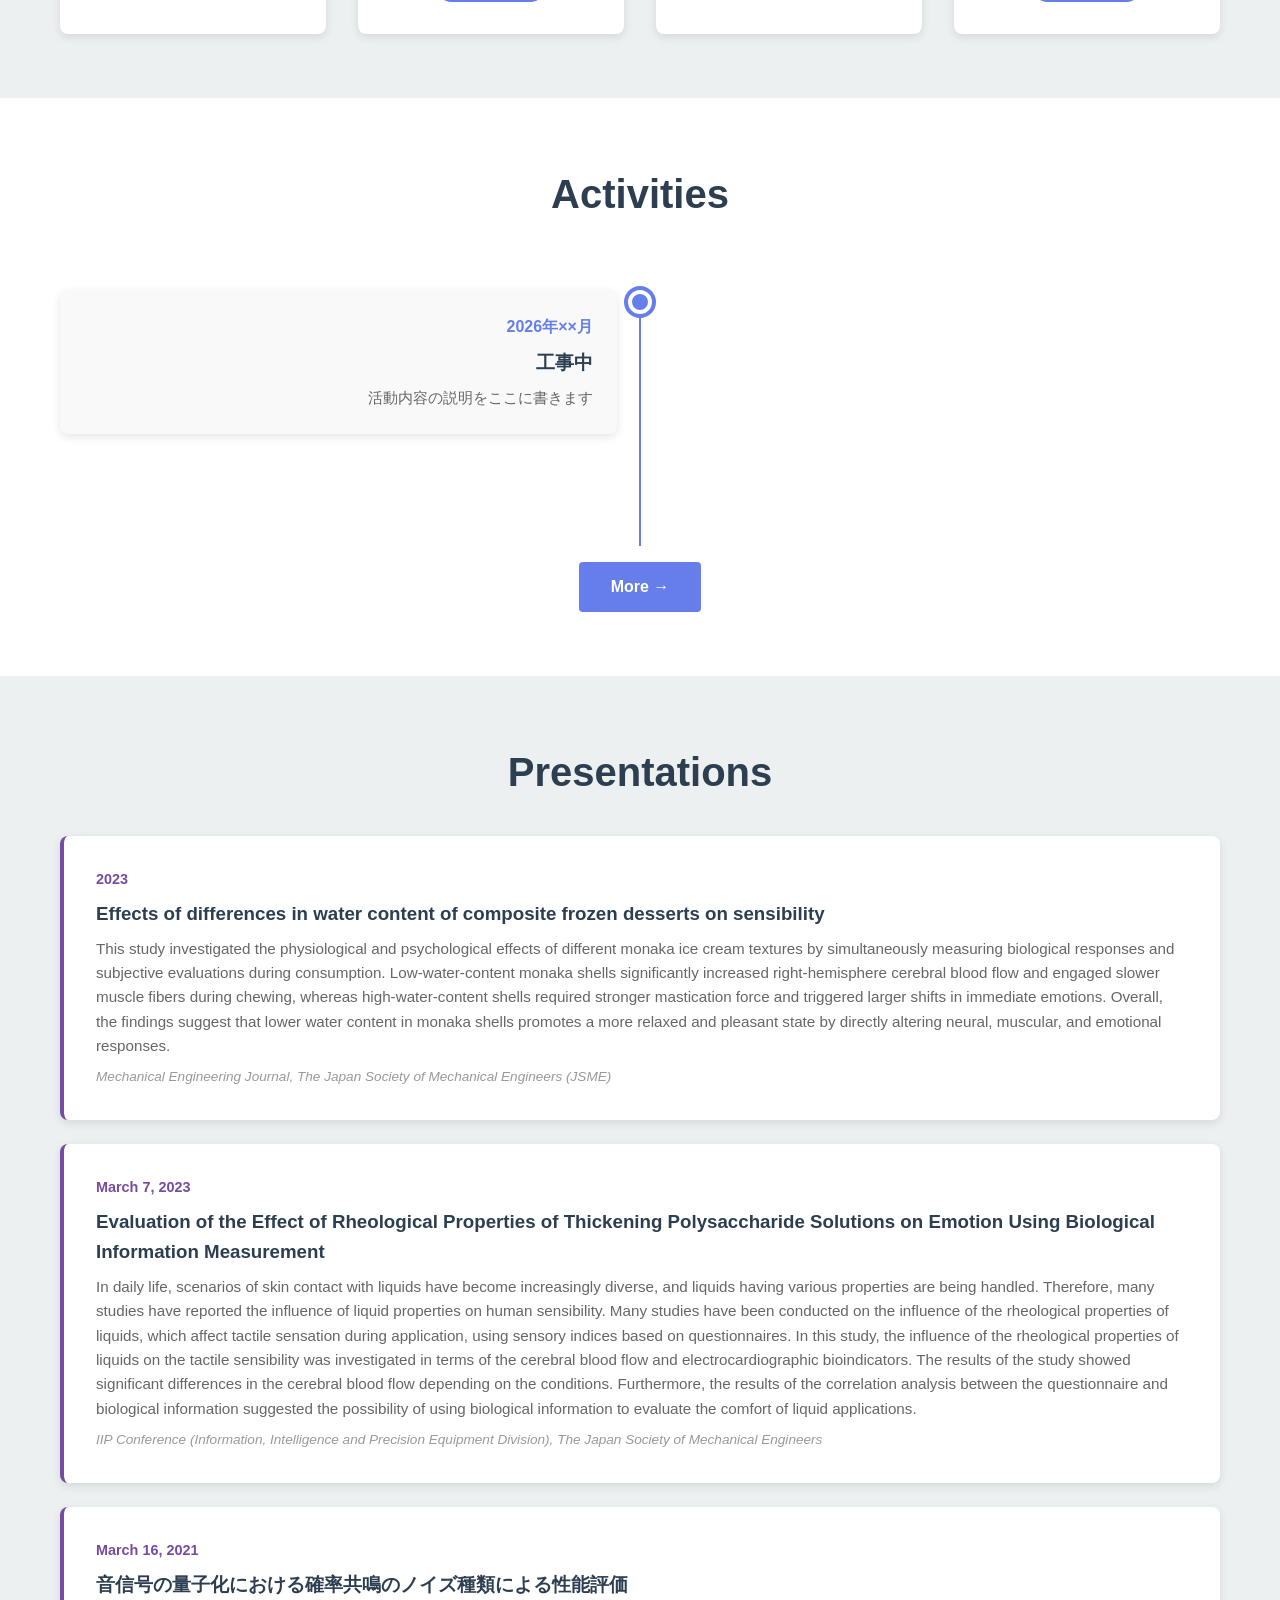
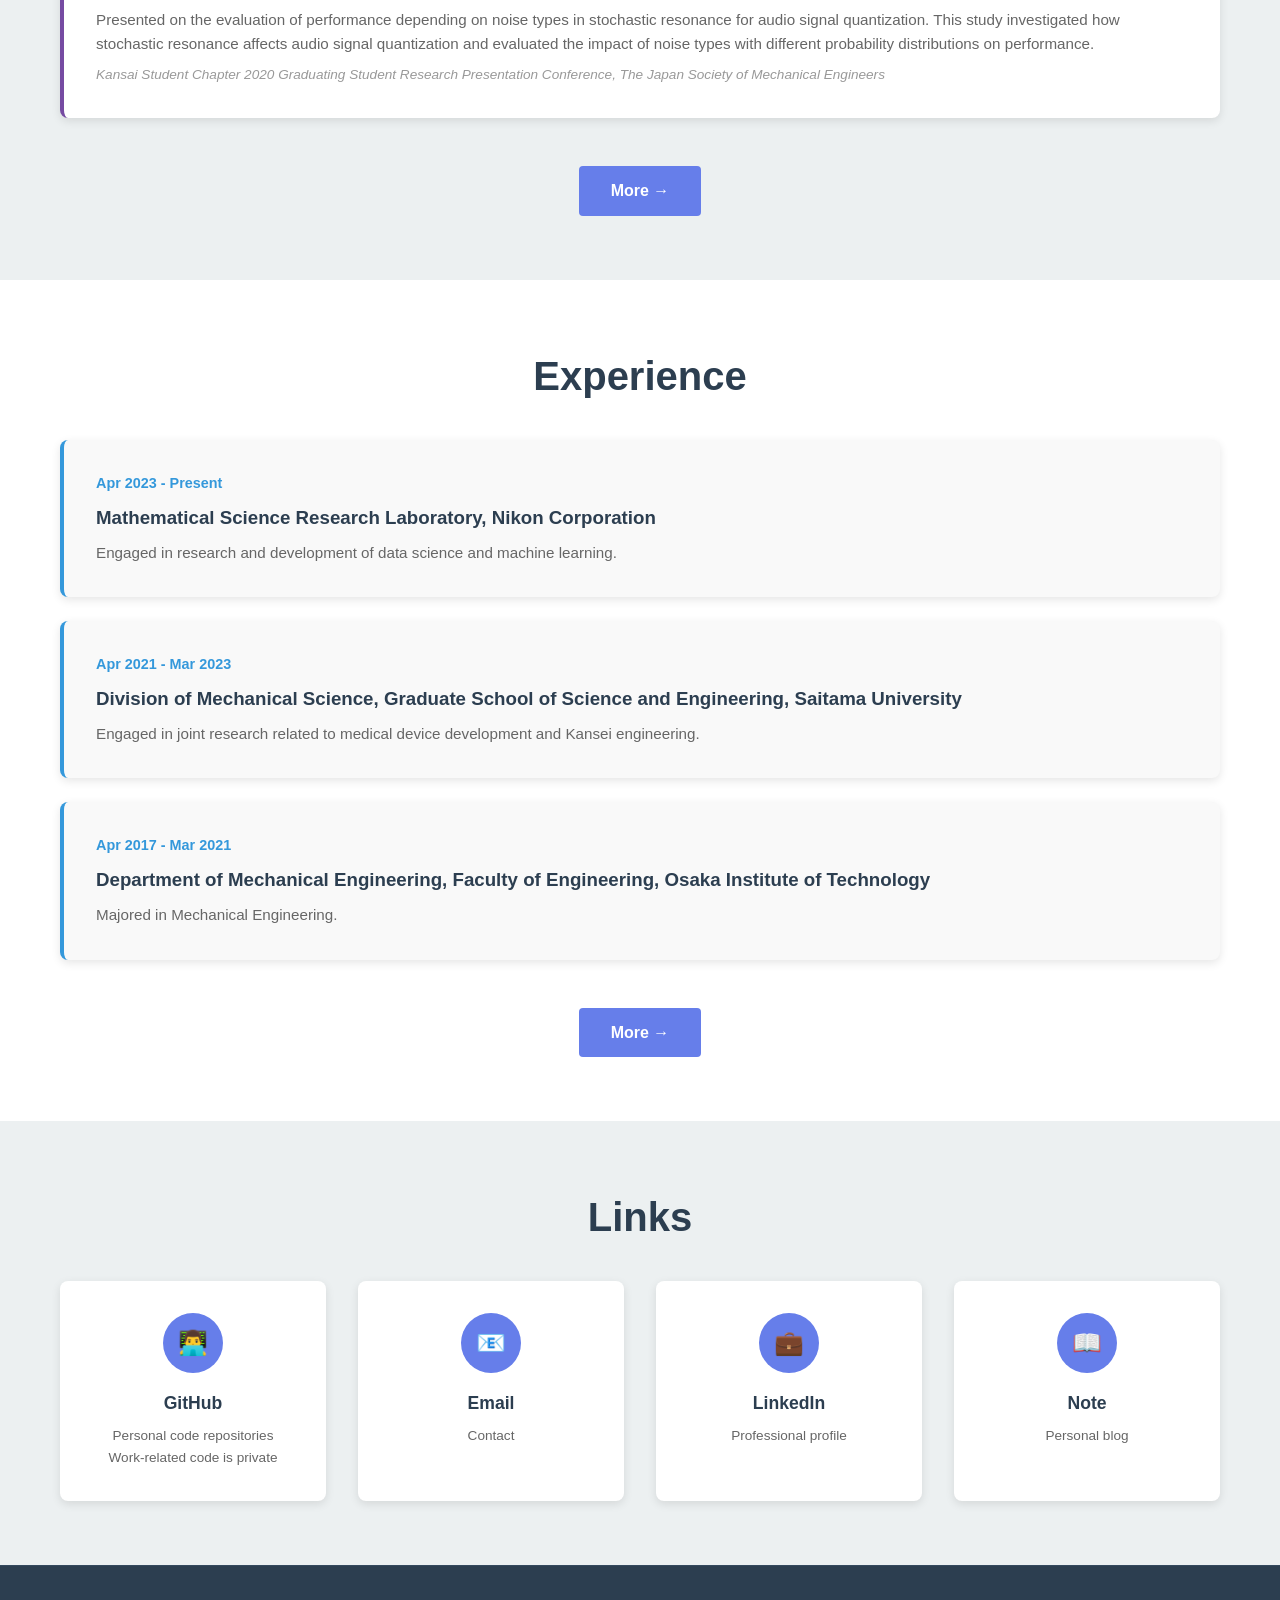
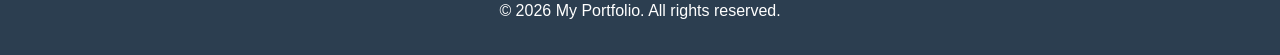
==== commit 3e3e7860: "[MODIFY] Change Main Language form Japanese to English" ====
--- a/index.html
+++ b/index.html
@@ -5,13 +5,13 @@
     <meta name="viewport" content="width=device-width, initial-scale=1.0">
     
     <!-- 1. Google Search Consoleの所有権確認タグ（Googleの画面でコピーしたものをそのまま貼り付けてください） -->
-    <meta name="google-site-verification" content="ここにGoogleで指定されたコードを貼り付け" />
+    <meta name="google-site-verification" content="YKK5pJilAk8aKkCoSWzE9AQaPFWDYyUhTTpFwq5H-WQ" />
 
     <!-- 2. 検索用のタイトル（勝村和也 / Katsumura Kazuya を含めます） -->
-    <title>勝村和也 (Katsumura Kazuya) - ポートフォリオ</title>
+    <title>勝村和也 (Katsumura Kazuya) - Portfolio</title>
     
     <!-- 3. 検索結果に表示される説明文（追加推奨） -->
-    <meta name="description" content="勝村和也 (Katsumura Kazuya) のポートフォリオサイトです。プロフィール、スキル、活動歴、対外発表、経歴などをまとめています。">
+    <meta name="description" content="勝村和也 (Katsumura Kazuya) 's portfolio website. This site showcases my profile, skills, activities, presentations, experience, and links.">
 
     <link rel="stylesheet" href="style/style.css">
 </head>
@@ -21,12 +21,12 @@
         <div class="container">
             <h1 class="logo" id="siteName">勝村和也 Portfolio</h1>
             <ul class="nav-links">
-                <li><a href="#about">プロフィール</a></li>
-                <li><a href="#skills">スキル</a></li>
-                <li><a href="#activities">活動歴</a></li>
-                <li><a href="#presentations">対外発表</a></li>
-                <li><a href="#experience">経歴</a></li>
-                <li><a href="#links">リンク</a></li>
+                <li><a href="#about">Profile</a></li>
+                <li><a href="#skills">Skills</a></li>
+                <li><a href="#activities">Activities</a></li>
+                <li><a href="#presentations">Presentations</a></li>
+                <li><a href="#experience">Experience</a></li>
+                <li><a href="#links">Links</a></li>
             </ul>
         </div>
     </nav>
@@ -35,7 +35,7 @@
     <header class="hero">
         <div class="container">
             <div class="hero-content">
-                <h2 id="mainTitle">ようこそ</h2>
+                <h2 id="mainTitle">Welcome</h2>
                 <!-- 4. プレースホルダー（仮テキスト）を実際の氏名に変更 -->
                 <p id="mainSubtitle">勝村 和也 / Katsumura Kazuya</p>
             </div>
@@ -45,7 +45,7 @@
     <!-- プロフィールセクション -->
     <section id="about" class="about">
         <div class="container">
-            <h2>プロフィール</h2>
+            <h2>Profile</h2>
             <div class="profile-content">
                 <!-- スライドショー -->
                 <div class="slideshow-container" id="slideshowContainer">
@@ -60,22 +60,22 @@
                 <!-- プロフィール情報 -->
                 <div class="profile-info">
                     <div class="profile-item">
-                        <h3>名前</h3>
-                        <p id="profileName">山田太郎</p>
+                        <h3>Name</h3>
+                        <p id="profileName">Yamada Tarou</p>
                     </div>
                     <div class="profile-item">
-                        <h3>所属</h3>
-                        <p id="profileAffiliation">◯◯大学 情報学部</p>
+                        <h3>Affiliation</h3>
+                        <p id="profileAffiliation">University of ◯◯, Faculty of Information Science</p>
                     </div>
                     <div class="profile-item">
-                        <h3>趣味</h3>
-                        <p id="profileHobbies">プログラミング、読書、ハイキング</p>
+                        <h3>Interests</h3>
+                        <p id="profileHobbies">Programming, Reading, Hiking</p>
                     </div>
                     <div class="profile-item full-width">
-                        <h3>コメント</h3>
+                        <h3>Comment</h3>
                         <p id="profileComment">
-                            これは自己紹介ページのテンプレートです。
-                            datas/profile.jsonを編集して情報を更新できます。
+                            This is a template for the about page.
+                            You can update the information by editing datas/profile.json.
                         </p>
                     </div>
                 </div>
@@ -86,7 +86,7 @@
     <!-- スキルセクション -->
     <section id="skills" class="skills">
         <div class="container">
-            <h2>スキル</h2>
+            <h2>Skills</h2>
             <div class="skills-grid" id="skillsContainer">
                 <!-- JSONから動的に生成されます -->
             </div>
@@ -96,12 +96,12 @@
     <!-- 活動歴セクション -->
     <section id="activities" class="activities">
         <div class="container">
-            <h2>活動歴</h2>
+            <h2>Activities</h2>
             <div class="timeline" id="activitiesContainer">
                 <!-- JSONから動的に生成されます -->
             </div>
             <div class="more-button-container">
-                <a href="activities-detail.html" class="more-button">もっと見る →</a>
+                <a href="activities-detail.html" class="more-button">More →</a>
             </div>
         </div>
     </section>
@@ -109,12 +109,12 @@
     <!-- 対外発表セクション -->
     <section id="presentations" class="presentations">
         <div class="container">
-            <h2>対外発表</h2>
+            <h2>Presentations</h2>
             <div class="presentations-list" id="presentationsContainer">
                 <!-- JSONから動的に生成されます -->
             </div>
             <div class="more-button-container">
-                <a href="presentations-detail.html" class="more-button">もっと見る →</a>
+                <a href="presentations-detail.html" class="more-button">More →</a>
             </div>
         </div>
     </section>
@@ -122,12 +122,12 @@
     <!-- 経歴セクション -->
     <section id="experience" class="experience">
         <div class="container">
-            <h2>経歴</h2>
+            <h2>Experience</h2>
             <div class="experience-list" id="experienceContainer">
                 <!-- JSONから動的に生成されます -->
             </div>
             <div class="more-button-container">
-                <a href="experience-detail.html" class="more-button">もっと見る →</a>
+                <a href="experience-detail.html" class="more-button">More →</a>
             </div>
         </div>
     </section>
@@ -135,7 +135,7 @@
     <!-- リンクセクション -->
     <section id="links" class="links">
         <div class="container">
-            <h2>リンク</h2>
+            <h2>Links</h2>
             <div class="links-grid" id="linksContainer">
                 <!-- JSONから動的に生成されます -->
             </div>
@@ -145,7 +145,7 @@
     <!-- フッター -->
     <footer class="footer">
         <div class="container">
-            <p id="footerText">&copy; 2024 My Portfolio. All rights reserved.</p>
+            <p id="footerText">&copy; 2026 My Portfolio. All rights reserved.</p>
         </div>
     </footer>
 
@@ -153,13 +153,13 @@
     <div id="skillModal" class="modal">
         <div class="modal-content">
             <span class="close" onclick="closeSkillModal()">&times;</span>
-            <h2 id="modalSkillName">スキル名</h2>
+            <h2 id="modalSkillName">Skill Name</h2>
             <div class="skill-level">
-                <span>レベル: </span>
-                <span id="modalSkillLevel">上級</span>
+                <span>Level: </span>
+                <span id="modalSkillLevel">Advanced</span>
             </div>
-            <img id="modalSkillImage" class="modal-image" src="" alt="スキルイメージ" style="display: none;">
-            <div id="modalSkillDetail">詳しい説明</div>
+            <img id="modalSkillImage" class="modal-image" src="" alt="Skill Image" style="display: none;">
+            <div id="modalSkillDetail">Detailed Description</div>
         </div>
     </div>
 
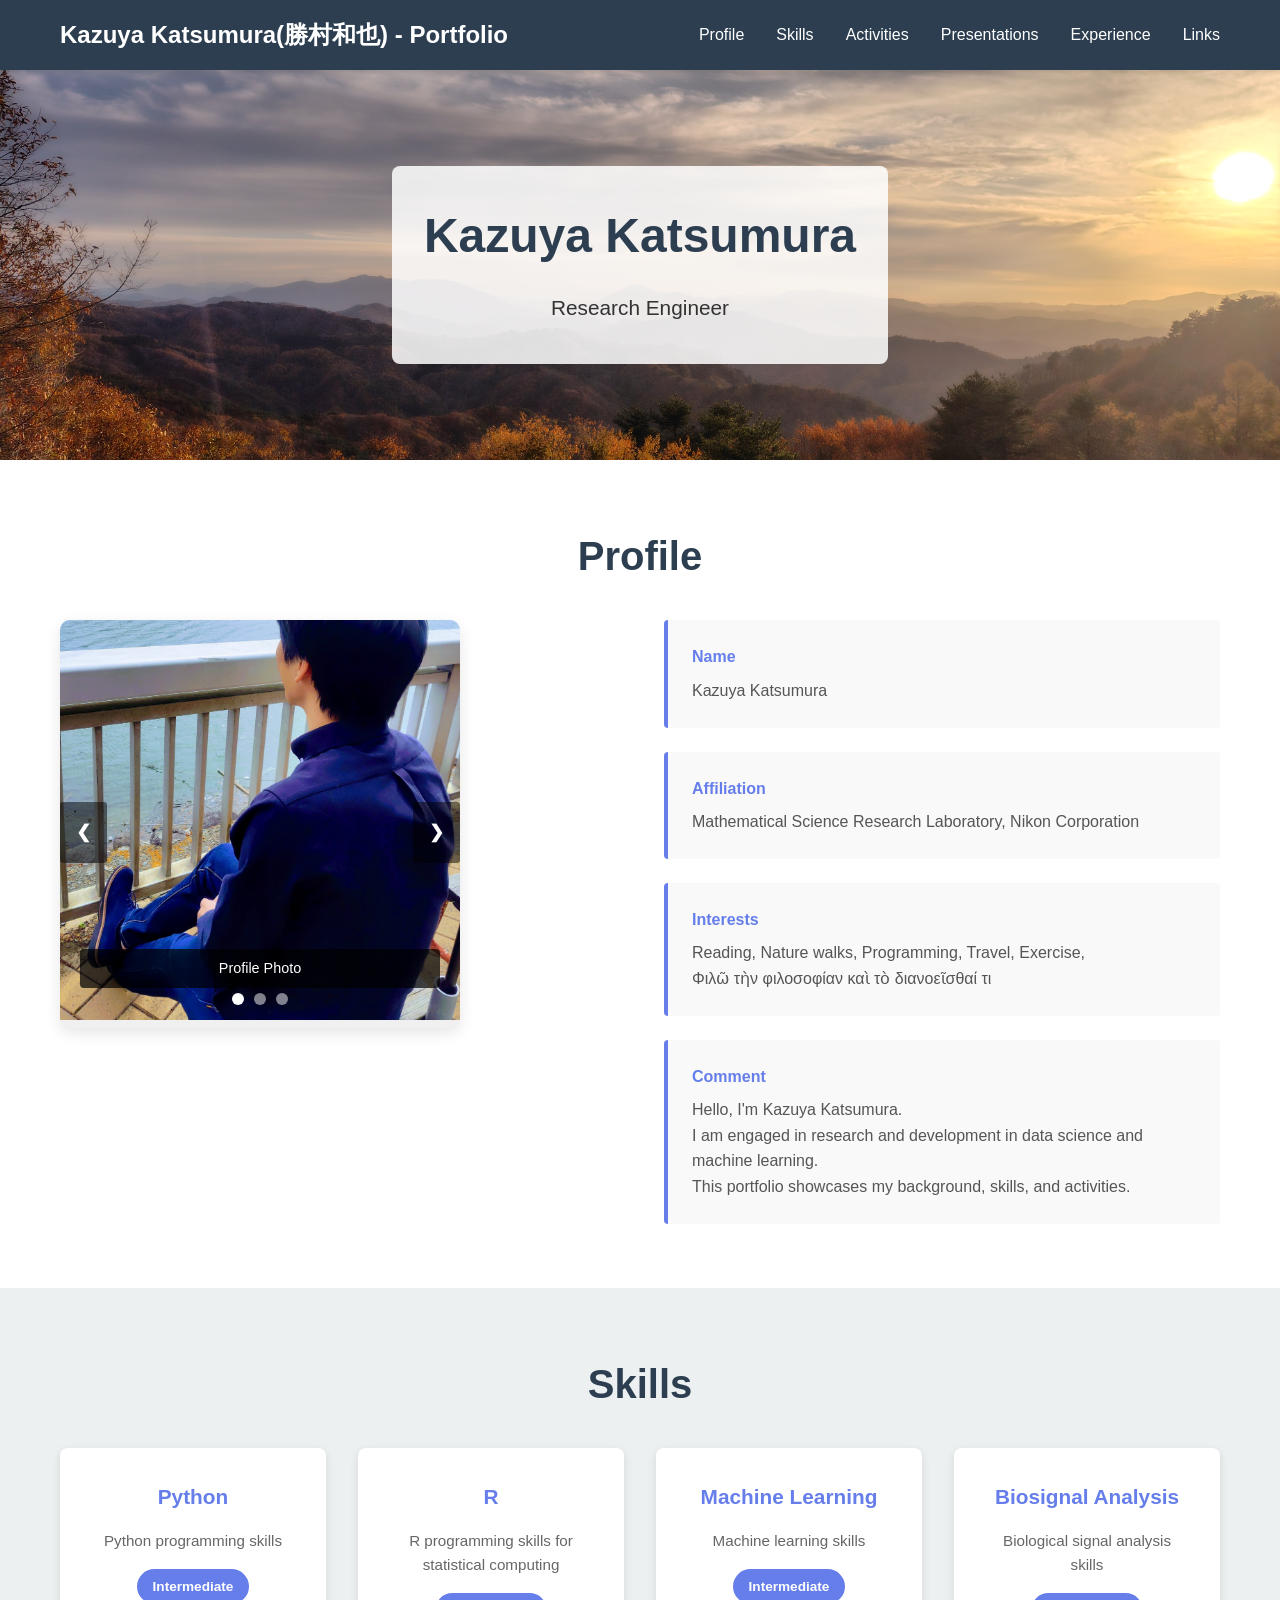
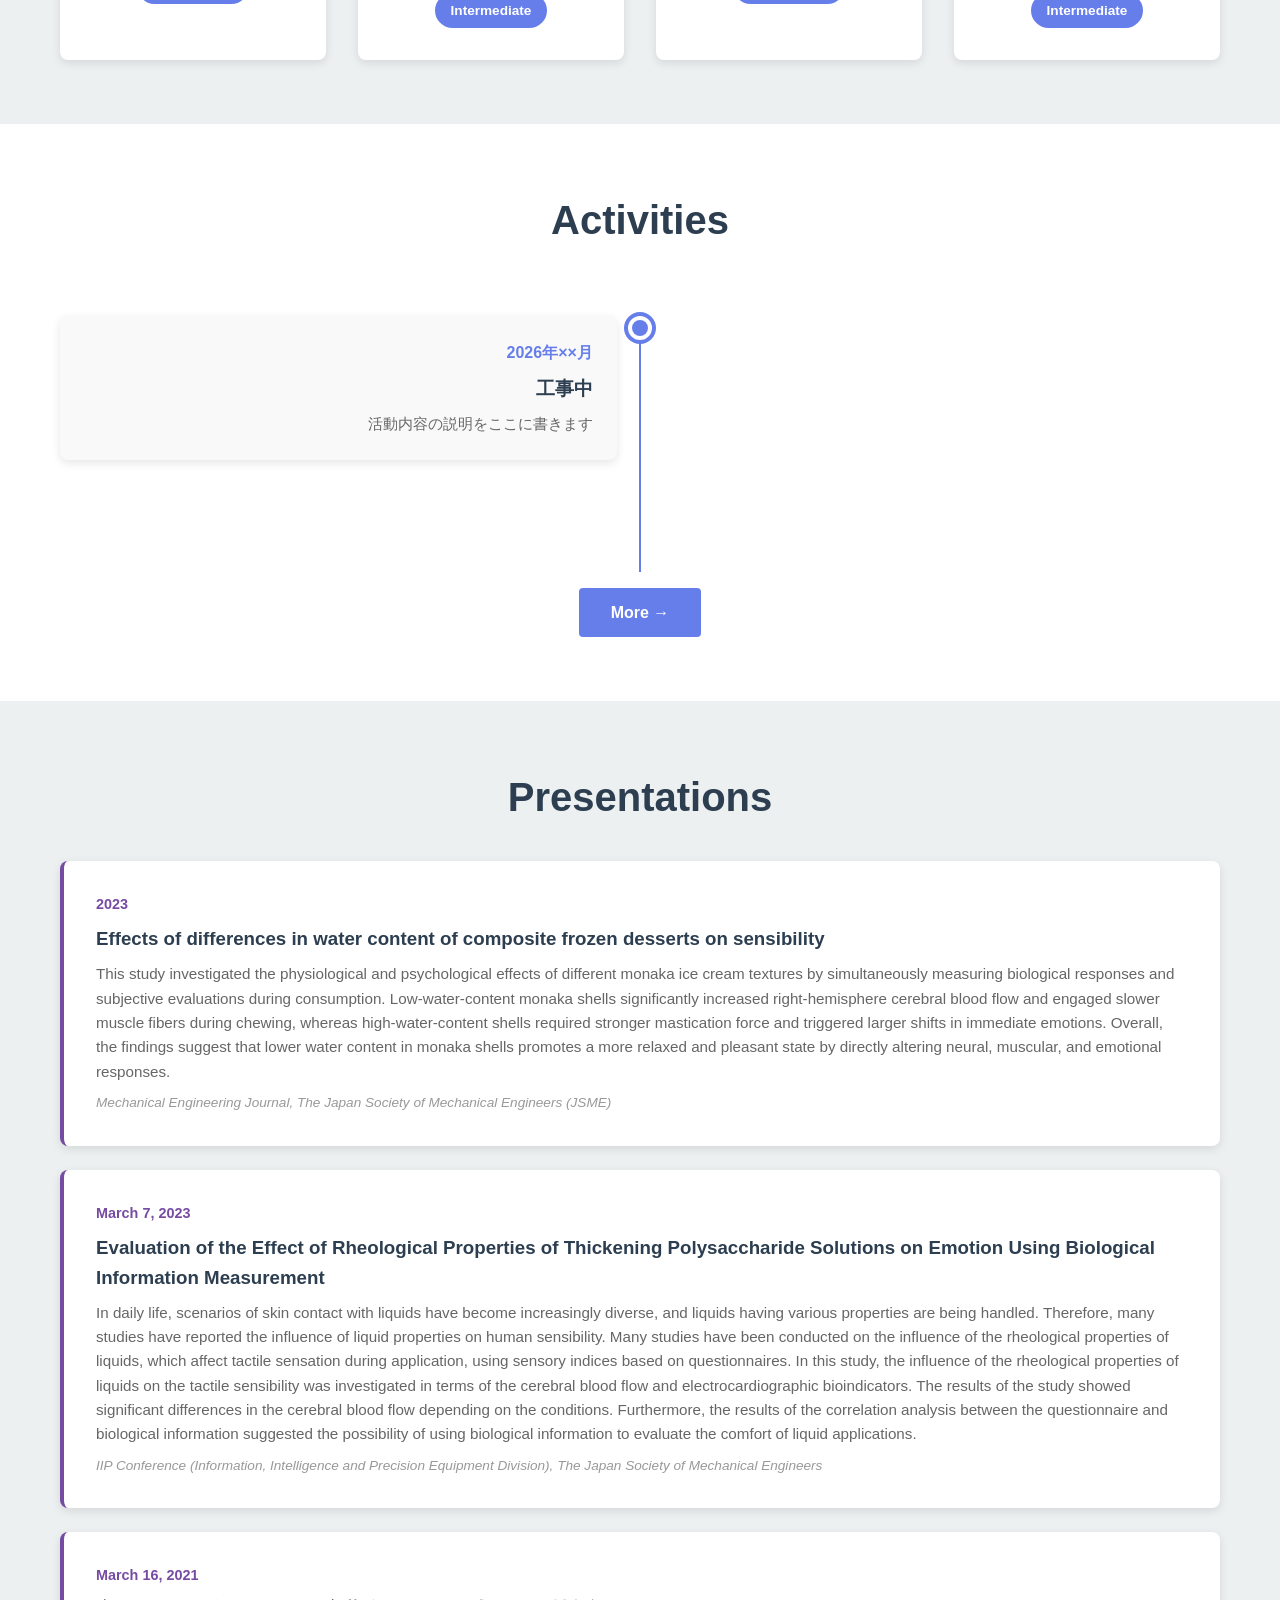
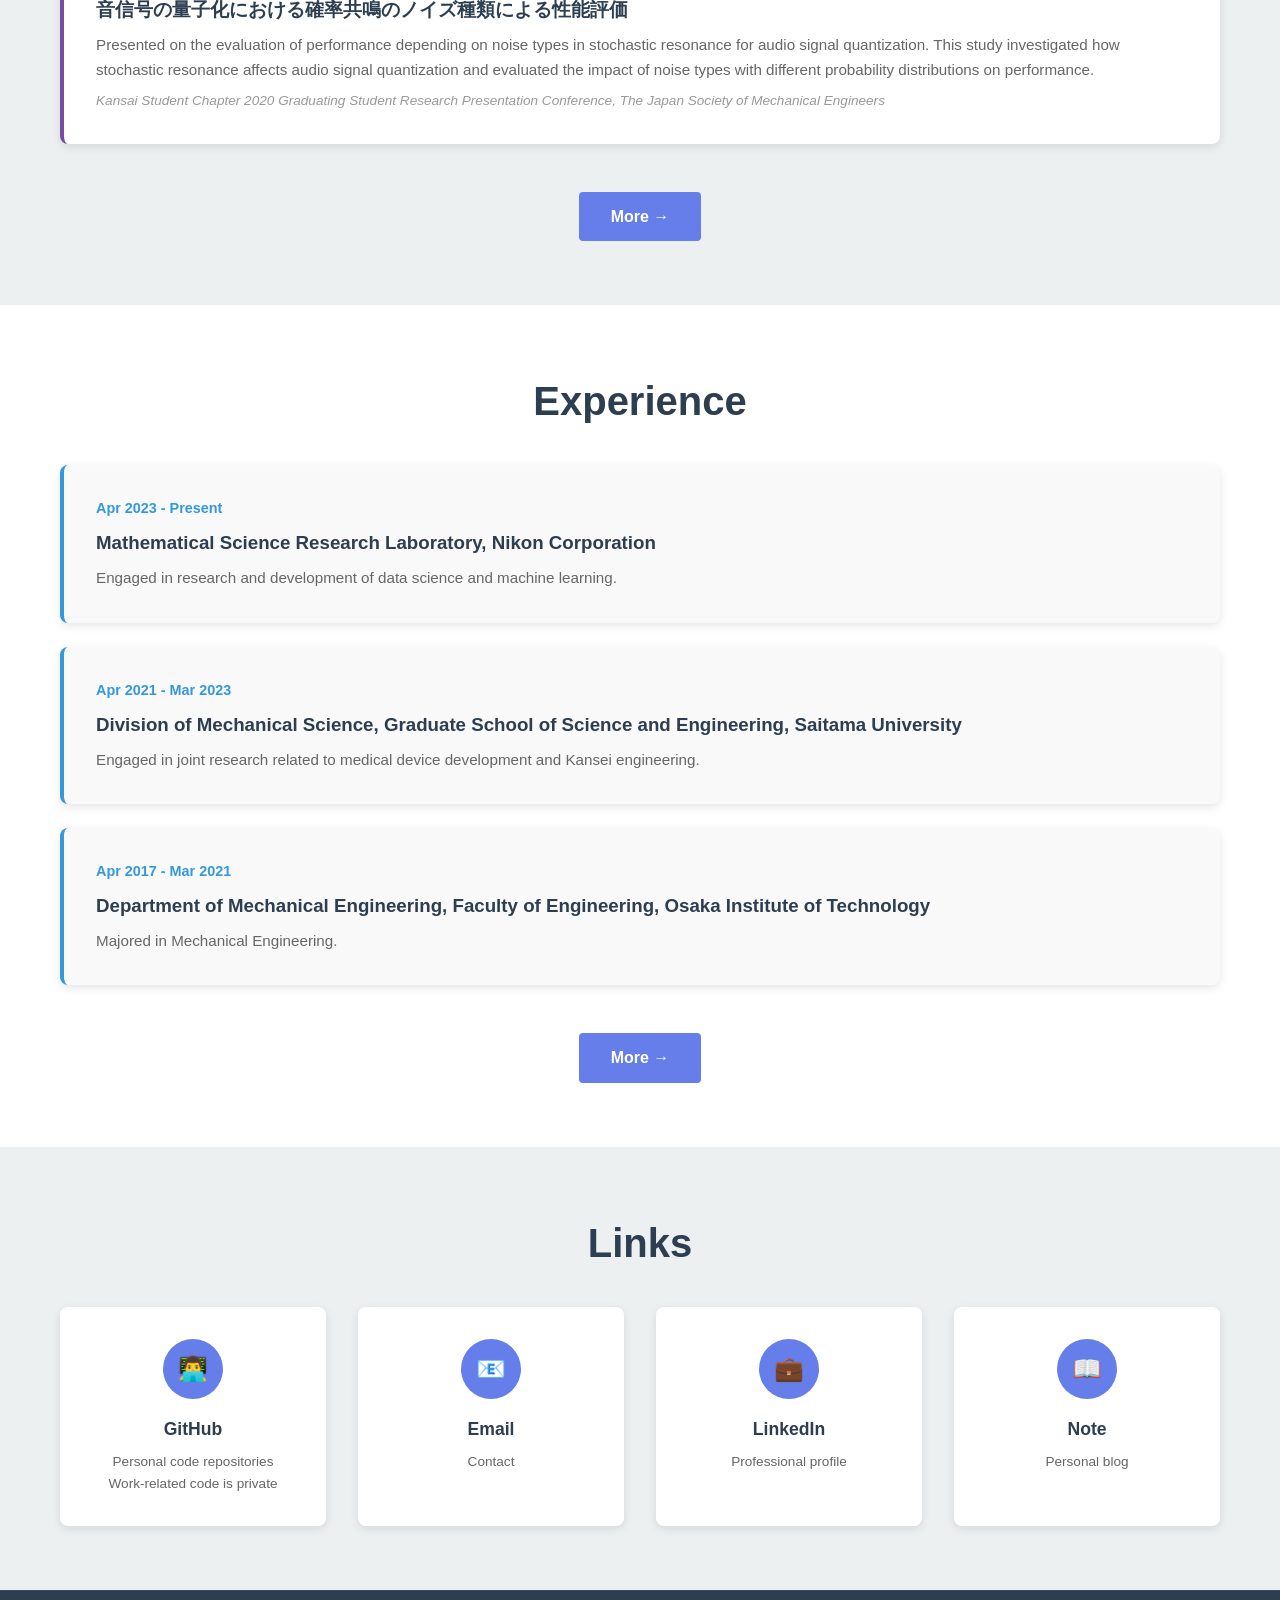
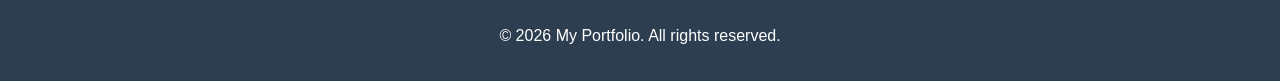
==== commit 4585abf5: "[UPDATE] update index.html style" ====
--- a/index.html
+++ b/index.html
@@ -8,10 +8,24 @@
     <meta name="google-site-verification" content="YKK5pJilAk8aKkCoSWzE9AQaPFWDYyUhTTpFwq5H-WQ" />
 
     <!-- 2. 検索用のタイトル（勝村和也 / Katsumura Kazuya を含めます） -->
-    <title>勝村和也 (Katsumura Kazuya) - Portfolio</title>
+    <title>勝村和也 | Katsumura Kazuya - Portfolio</title>
     
     <!-- 3. 検索結果に表示される説明文（追加推奨） -->
-    <meta name="description" content="勝村和也 (Katsumura Kazuya) 's portfolio website. This site showcases my profile, skills, activities, presentations, experience, and links.">
+    <meta name="description" content="勝村和也（Katsumura Kazuya）の公式ポートフォリオ。プロフィール、スキル、活動、発表、経歴、リンクを紹介します。">
+    <meta name="author" content="勝村和也 (Katsumura Kazuya)">
+    <meta property="og:type" content="website">
+    <meta property="og:title" content="勝村和也 | Katsumura Kazuya - Portfolio">
+    <meta property="og:description" content="勝村和也（Katsumura Kazuya）の公式ポートフォリオ。プロフィール、スキル、活動、発表、経歴、リンクを紹介します。">
+    <meta property="og:site_name" content="勝村和也 | Katsumura Kazuya">
+    <script type="application/ld+json">
+    {
+        "@context": "https://schema.org",
+        "@type": "Person",
+        "name": "勝村和也",
+        "alternateName": "Katsumura Kazuya",
+        "url": "./index.html"
+    }
+    </script>
 
     <link rel="stylesheet" href="style/style.css">
 </head>
